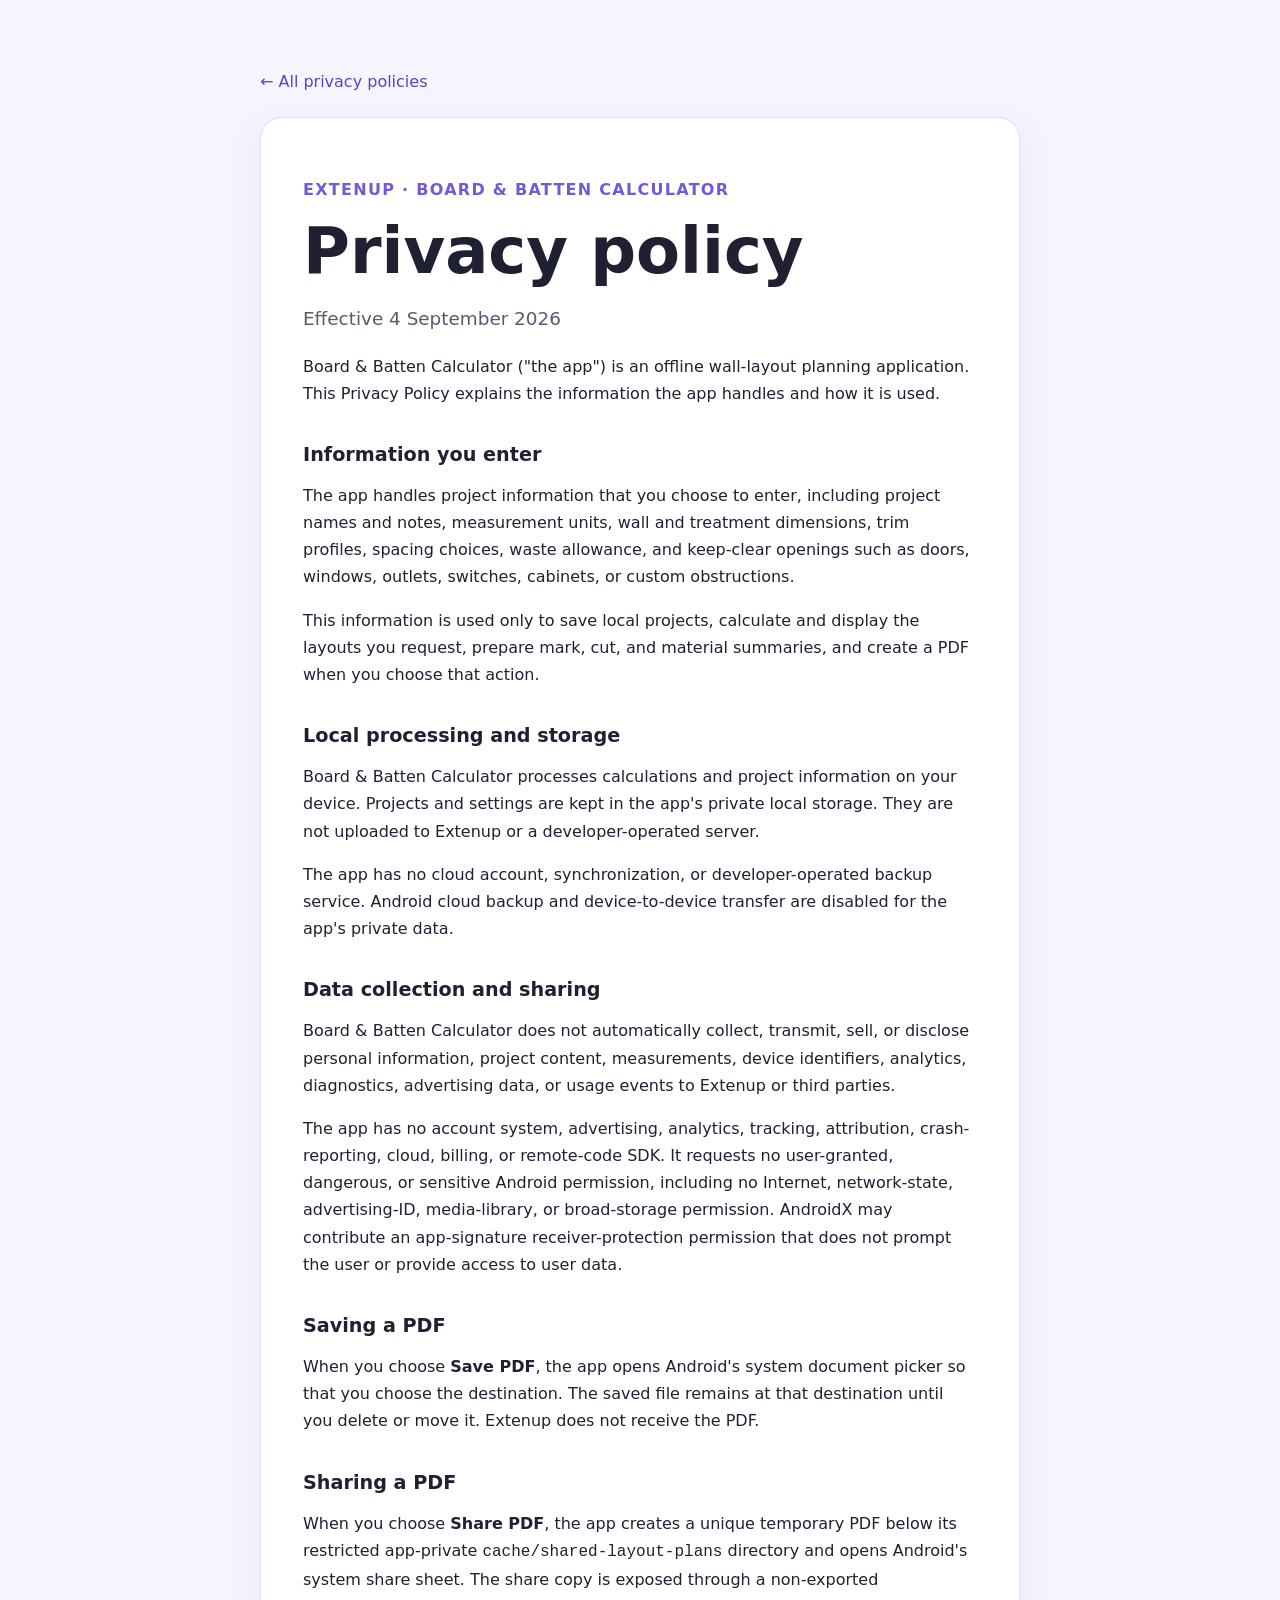
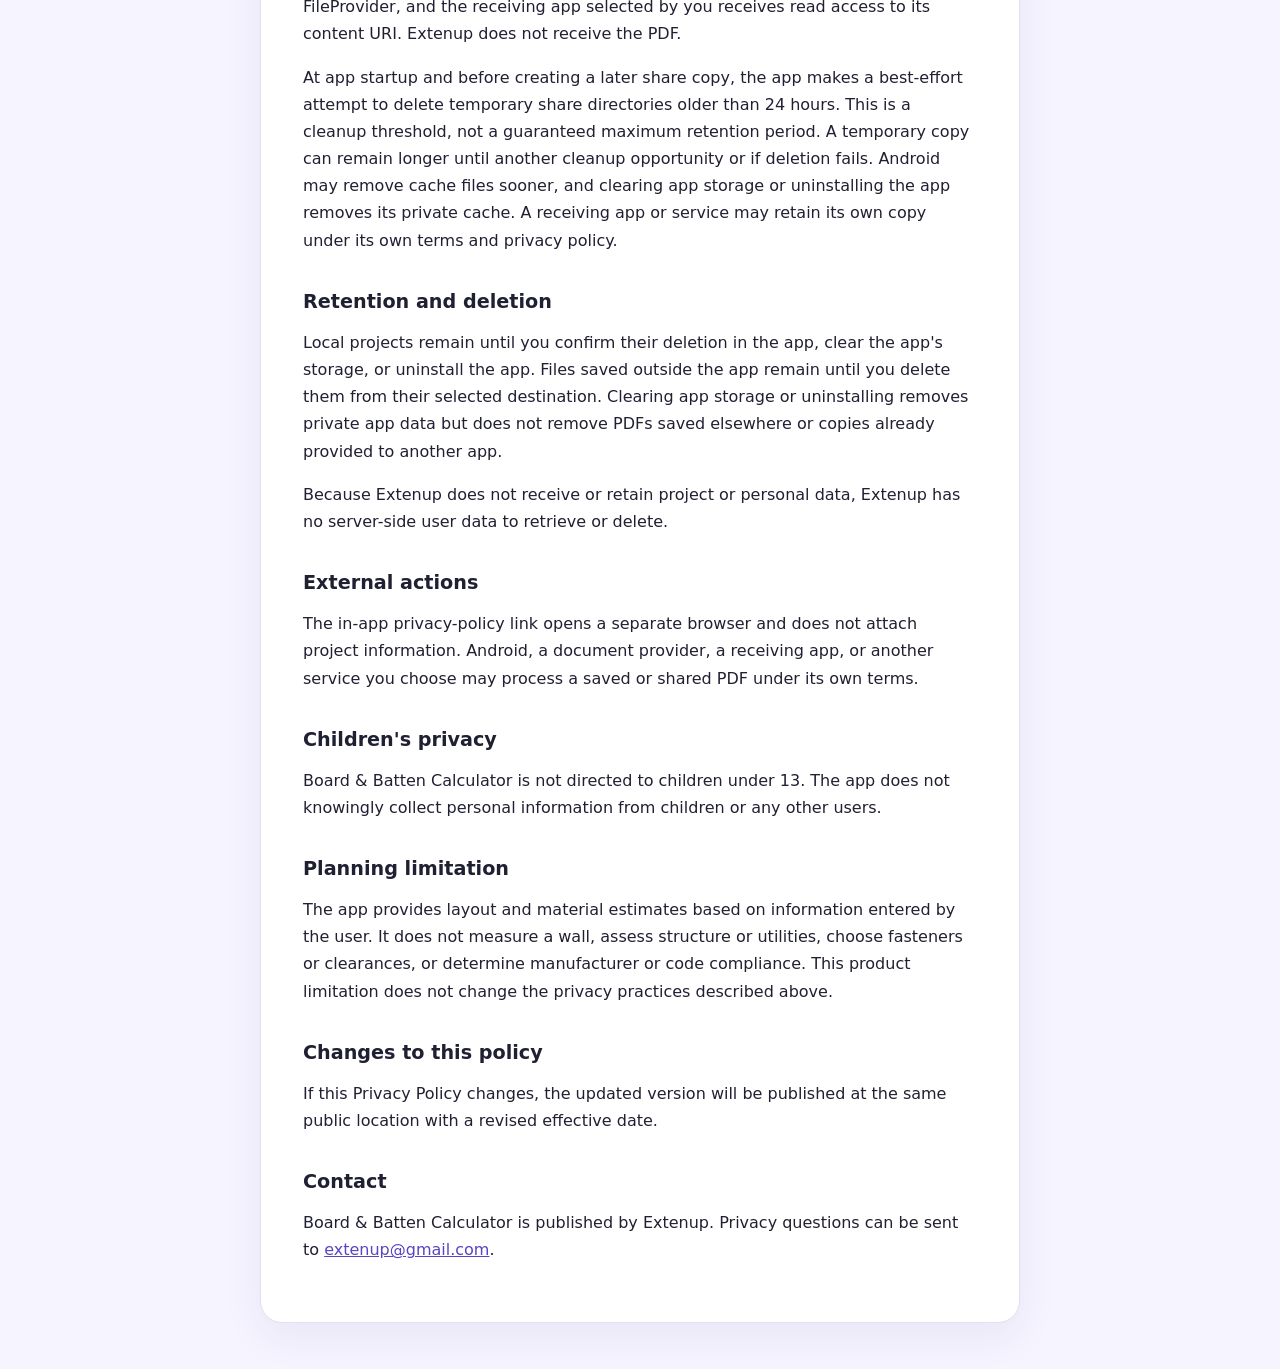
==== board-batten/index.html @ b095305d "Add Board & Batten Calculator privacy policy" ====
<!doctype html>
<html lang="en">
<head>
  <meta charset="utf-8">
  <meta name="viewport" content="width=device-width, initial-scale=1">
  <meta name="description" content="Privacy Policy for Board &amp; Batten Calculator, an offline Android app published by Extenup.">
  <title>Board &amp; Batten Calculator — Privacy Policy</title>
  <link rel="stylesheet" href="../styles.css">
</head>
<body>
  <main>
    <a class="back" href="../">← All privacy policies</a>
    <article class="policy">
      <p class="eyebrow">Extenup · Board &amp; Batten Calculator</p>
      <h1>Privacy policy</h1>
      <p class="lede">Effective 4 September 2026</p>

      <p>Board &amp; Batten Calculator ("the app") is an offline wall-layout planning application. This Privacy Policy explains the information the app handles and how it is used.</p>

      <h2>Information you enter</h2>
      <p>The app handles project information that you choose to enter, including project names and notes, measurement units, wall and treatment dimensions, trim profiles, spacing choices, waste allowance, and keep-clear openings such as doors, windows, outlets, switches, cabinets, or custom obstructions.</p>
      <p>This information is used only to save local projects, calculate and display the layouts you request, prepare mark, cut, and material summaries, and create a PDF when you choose that action.</p>

      <h2>Local processing and storage</h2>
      <p>Board &amp; Batten Calculator processes calculations and project information on your device. Projects and settings are kept in the app's private local storage. They are not uploaded to Extenup or a developer-operated server.</p>
      <p>The app has no cloud account, synchronization, or developer-operated backup service. Android cloud backup and device-to-device transfer are disabled for the app's private data.</p>

      <h2>Data collection and sharing</h2>
      <p>Board &amp; Batten Calculator does not automatically collect, transmit, sell, or disclose personal information, project content, measurements, device identifiers, analytics, diagnostics, advertising data, or usage events to Extenup or third parties.</p>
      <p>The app has no account system, advertising, analytics, tracking, attribution, crash-reporting, cloud, billing, or remote-code SDK. It requests no user-granted, dangerous, or sensitive Android permission, including no Internet, network-state, advertising-ID, media-library, or broad-storage permission. AndroidX may contribute an app-signature receiver-protection permission that does not prompt the user or provide access to user data.</p>

      <h2>Saving a PDF</h2>
      <p>When you choose <strong>Save PDF</strong>, the app opens Android's system document picker so that you choose the destination. The saved file remains at that destination until you delete or move it. Extenup does not receive the PDF.</p>

      <h2>Sharing a PDF</h2>
      <p>When you choose <strong>Share PDF</strong>, the app creates a unique temporary PDF below its restricted app-private <code>cache/shared-layout-plans</code> directory and opens Android's system share sheet. The share copy is exposed through a non-exported FileProvider, and the receiving app selected by you receives read access to its content URI. Extenup does not receive the PDF.</p>
      <p>At app startup and before creating a later share copy, the app makes a best-effort attempt to delete temporary share directories older than 24 hours. This is a cleanup threshold, not a guaranteed maximum retention period. A temporary copy can remain longer until another cleanup opportunity or if deletion fails. Android may remove cache files sooner, and clearing app storage or uninstalling the app removes its private cache. A receiving app or service may retain its own copy under its own terms and privacy policy.</p>

      <h2>Retention and deletion</h2>
      <p>Local projects remain until you confirm their deletion in the app, clear the app's storage, or uninstall the app. Files saved outside the app remain until you delete them from their selected destination. Clearing app storage or uninstalling removes private app data but does not remove PDFs saved elsewhere or copies already provided to another app.</p>
      <p>Because Extenup does not receive or retain project or personal data, Extenup has no server-side user data to retrieve or delete.</p>

      <h2>External actions</h2>
      <p>The in-app privacy-policy link opens a separate browser and does not attach project information. Android, a document provider, a receiving app, or another service you choose may process a saved or shared PDF under its own terms.</p>

      <h2>Children's privacy</h2>
      <p>Board &amp; Batten Calculator is not directed to children under 13. The app does not knowingly collect personal information from children or any other users.</p>

      <h2>Planning limitation</h2>
      <p>The app provides layout and material estimates based on information entered by the user. It does not measure a wall, assess structure or utilities, choose fasteners or clearances, or determine manufacturer or code compliance. This product limitation does not change the privacy practices described above.</p>

      <h2>Changes to this policy</h2>
      <p>If this Privacy Policy changes, the updated version will be published at the same public location with a revised effective date.</p>

      <h2>Contact</h2>
      <p>Board &amp; Batten Calculator is published by Extenup. Privacy questions can be sent to <a href="mailto:extenup@gmail.com">extenup@gmail.com</a>.</p>
    </article>
  </main>
</body>
</html>
---- styles.css ----
:root {
  color-scheme: light;
  font-family: Inter, ui-sans-serif, system-ui, -apple-system, BlinkMacSystemFont, "Segoe UI", sans-serif;
  color: #202033;
  background: #f6f4ff;
}
* { box-sizing: border-box; }
body { margin: 0; }
main { width: min(760px, calc(100% - 40px)); margin: 0 auto; padding: 72px 0 48px; }
.eyebrow { color: #7259d9; font-weight: 750; letter-spacing: .08em; text-transform: uppercase; }
h1 { margin: 8px 0 16px; font-size: clamp(2.2rem, 6vw, 4rem); line-height: 1.02; }
h2 { margin-top: 36px; font-size: 1.2rem; }
p, li { font-size: 1rem; line-height: 1.7; }
.lede { max-width: 620px; color: #5a5870; font-size: 1.15rem; }
.cards { display: grid; grid-template-columns: repeat(auto-fit, minmax(240px, 1fr)); gap: 14px; margin: 36px 0; }
.cards a { display: grid; gap: 6px; padding: 20px; color: inherit; text-decoration: none; background: white; border: 1px solid #dfd9ff; border-radius: 18px; box-shadow: 0 10px 30px rgba(64, 45, 130, .08); }
.cards a:hover, .cards a:focus-visible { border-color: #836ce5; transform: translateY(-1px); }
.cards span, footer { color: #6b687d; }
a { color: #5b43c2; }
.policy { background: white; border: 1px solid #e2def4; border-radius: 22px; padding: clamp(22px, 5vw, 42px); box-shadow: 0 14px 40px rgba(64, 45, 130, .07); }
.back { display: inline-block; margin-bottom: 26px; text-decoration: none; }
footer { margin-top: 38px; font-size: .92rem; }
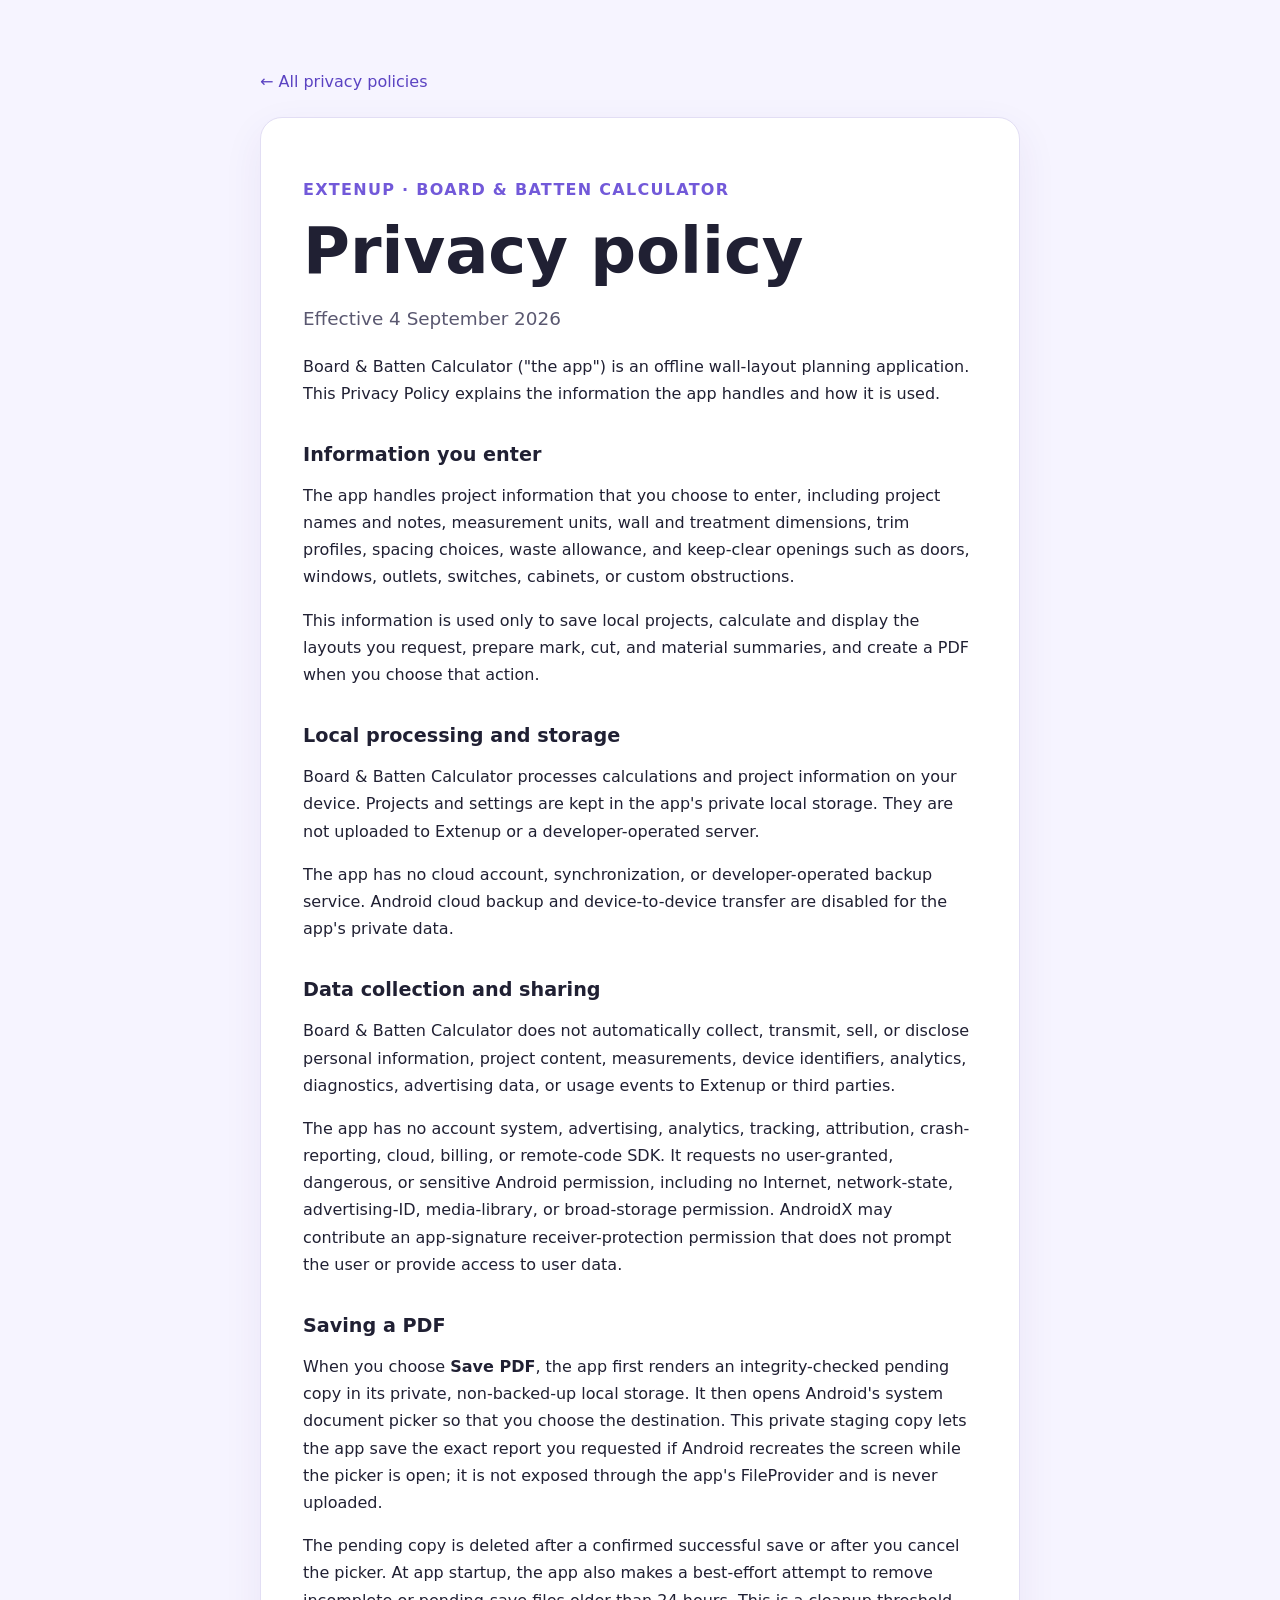
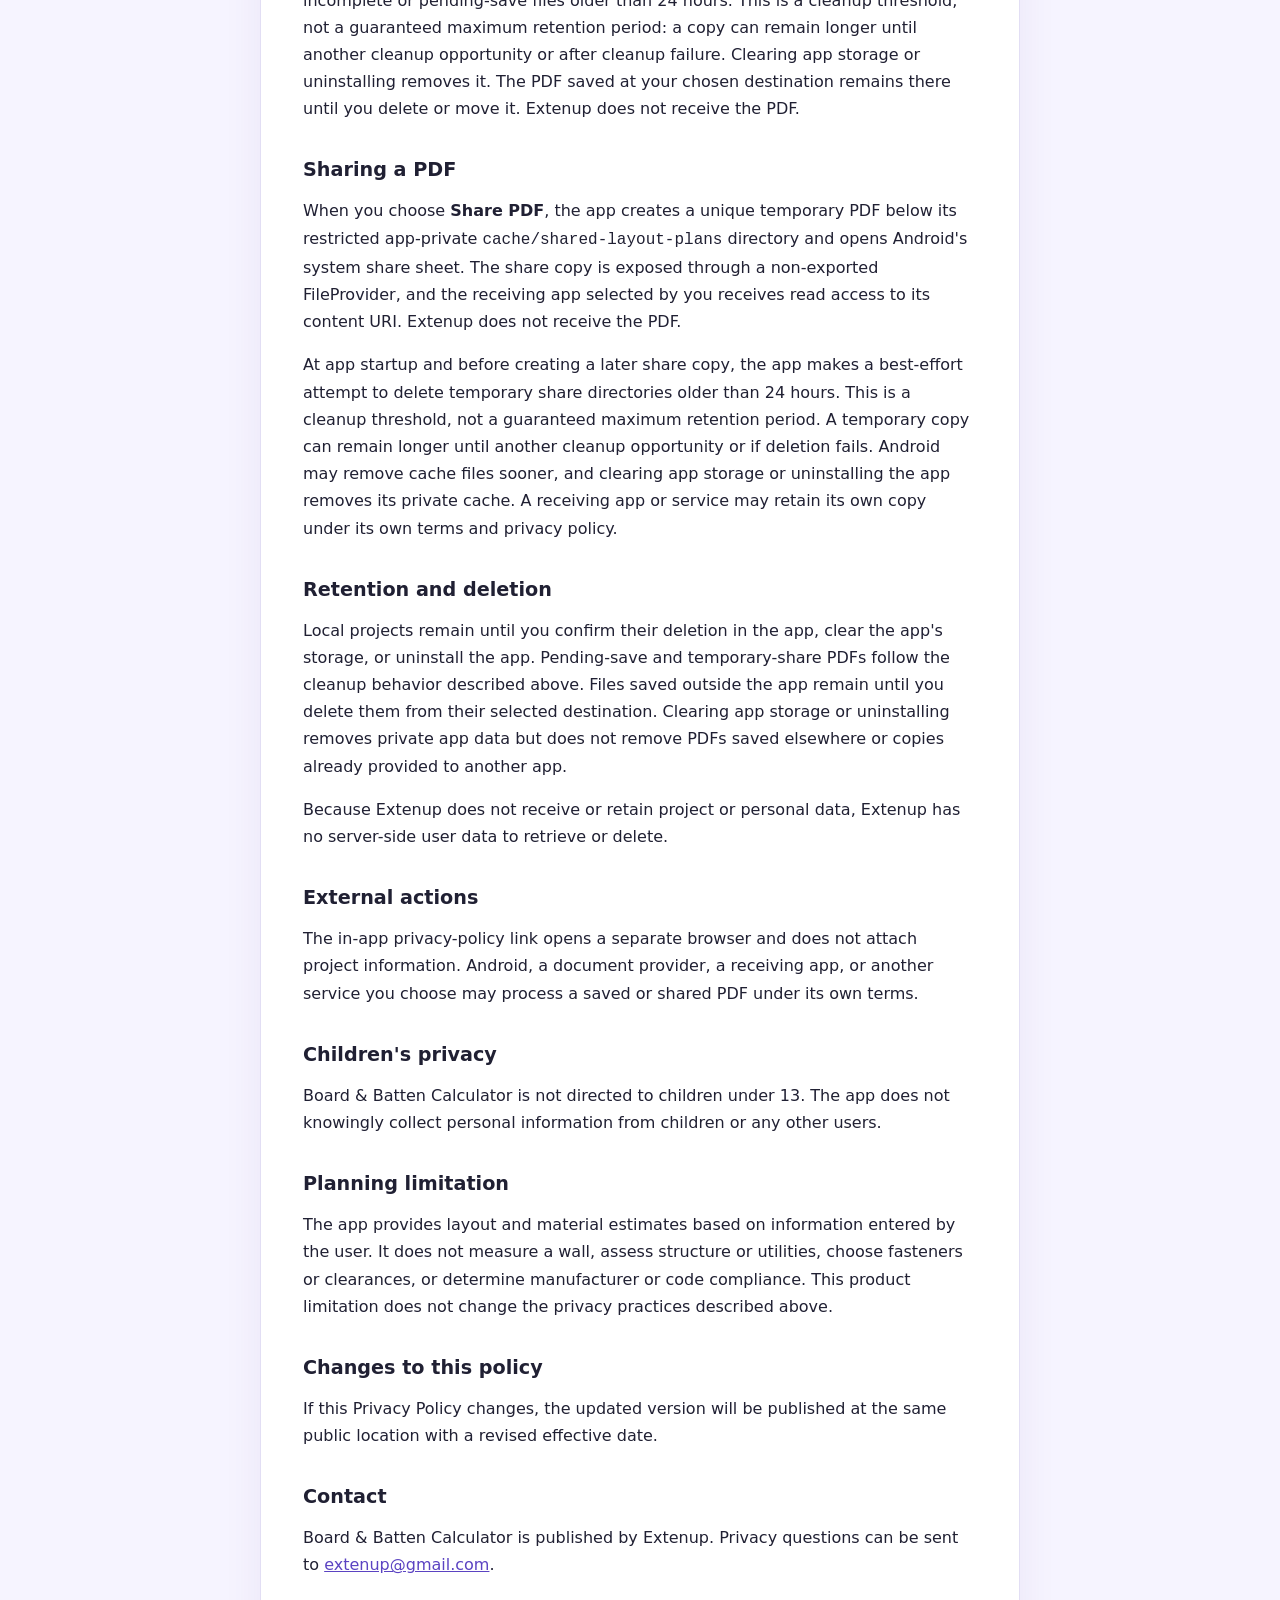
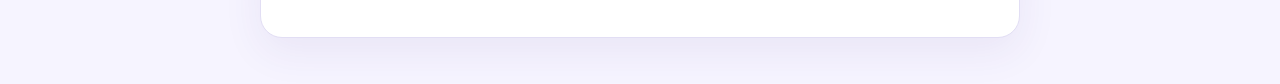
==== commit 3186fc1a: "Document durable PDF save staging" ====
--- a/board-batten/index.html
+++ b/board-batten/index.html
@@ -30,14 +30,15 @@
       <p>The app has no account system, advertising, analytics, tracking, attribution, crash-reporting, cloud, billing, or remote-code SDK. It requests no user-granted, dangerous, or sensitive Android permission, including no Internet, network-state, advertising-ID, media-library, or broad-storage permission. AndroidX may contribute an app-signature receiver-protection permission that does not prompt the user or provide access to user data.</p>
 
       <h2>Saving a PDF</h2>
-      <p>When you choose <strong>Save PDF</strong>, the app opens Android's system document picker so that you choose the destination. The saved file remains at that destination until you delete or move it. Extenup does not receive the PDF.</p>
+      <p>When you choose <strong>Save PDF</strong>, the app first renders an integrity-checked pending copy in its private, non-backed-up local storage. It then opens Android's system document picker so that you choose the destination. This private staging copy lets the app save the exact report you requested if Android recreates the screen while the picker is open; it is not exposed through the app's FileProvider and is never uploaded.</p>
+      <p>The pending copy is deleted after a confirmed successful save or after you cancel the picker. At app startup, the app also makes a best-effort attempt to remove incomplete or pending-save files older than 24 hours. This is a cleanup threshold, not a guaranteed maximum retention period: a copy can remain longer until another cleanup opportunity or after cleanup failure. Clearing app storage or uninstalling removes it. The PDF saved at your chosen destination remains there until you delete or move it. Extenup does not receive the PDF.</p>
 
       <h2>Sharing a PDF</h2>
       <p>When you choose <strong>Share PDF</strong>, the app creates a unique temporary PDF below its restricted app-private <code>cache/shared-layout-plans</code> directory and opens Android's system share sheet. The share copy is exposed through a non-exported FileProvider, and the receiving app selected by you receives read access to its content URI. Extenup does not receive the PDF.</p>
       <p>At app startup and before creating a later share copy, the app makes a best-effort attempt to delete temporary share directories older than 24 hours. This is a cleanup threshold, not a guaranteed maximum retention period. A temporary copy can remain longer until another cleanup opportunity or if deletion fails. Android may remove cache files sooner, and clearing app storage or uninstalling the app removes its private cache. A receiving app or service may retain its own copy under its own terms and privacy policy.</p>
 
       <h2>Retention and deletion</h2>
-      <p>Local projects remain until you confirm their deletion in the app, clear the app's storage, or uninstall the app. Files saved outside the app remain until you delete them from their selected destination. Clearing app storage or uninstalling removes private app data but does not remove PDFs saved elsewhere or copies already provided to another app.</p>
+      <p>Local projects remain until you confirm their deletion in the app, clear the app's storage, or uninstall the app. Pending-save and temporary-share PDFs follow the cleanup behavior described above. Files saved outside the app remain until you delete them from their selected destination. Clearing app storage or uninstalling removes private app data but does not remove PDFs saved elsewhere or copies already provided to another app.</p>
       <p>Because Extenup does not receive or retain project or personal data, Extenup has no server-side user data to retrieve or delete.</p>
 
       <h2>External actions</h2>
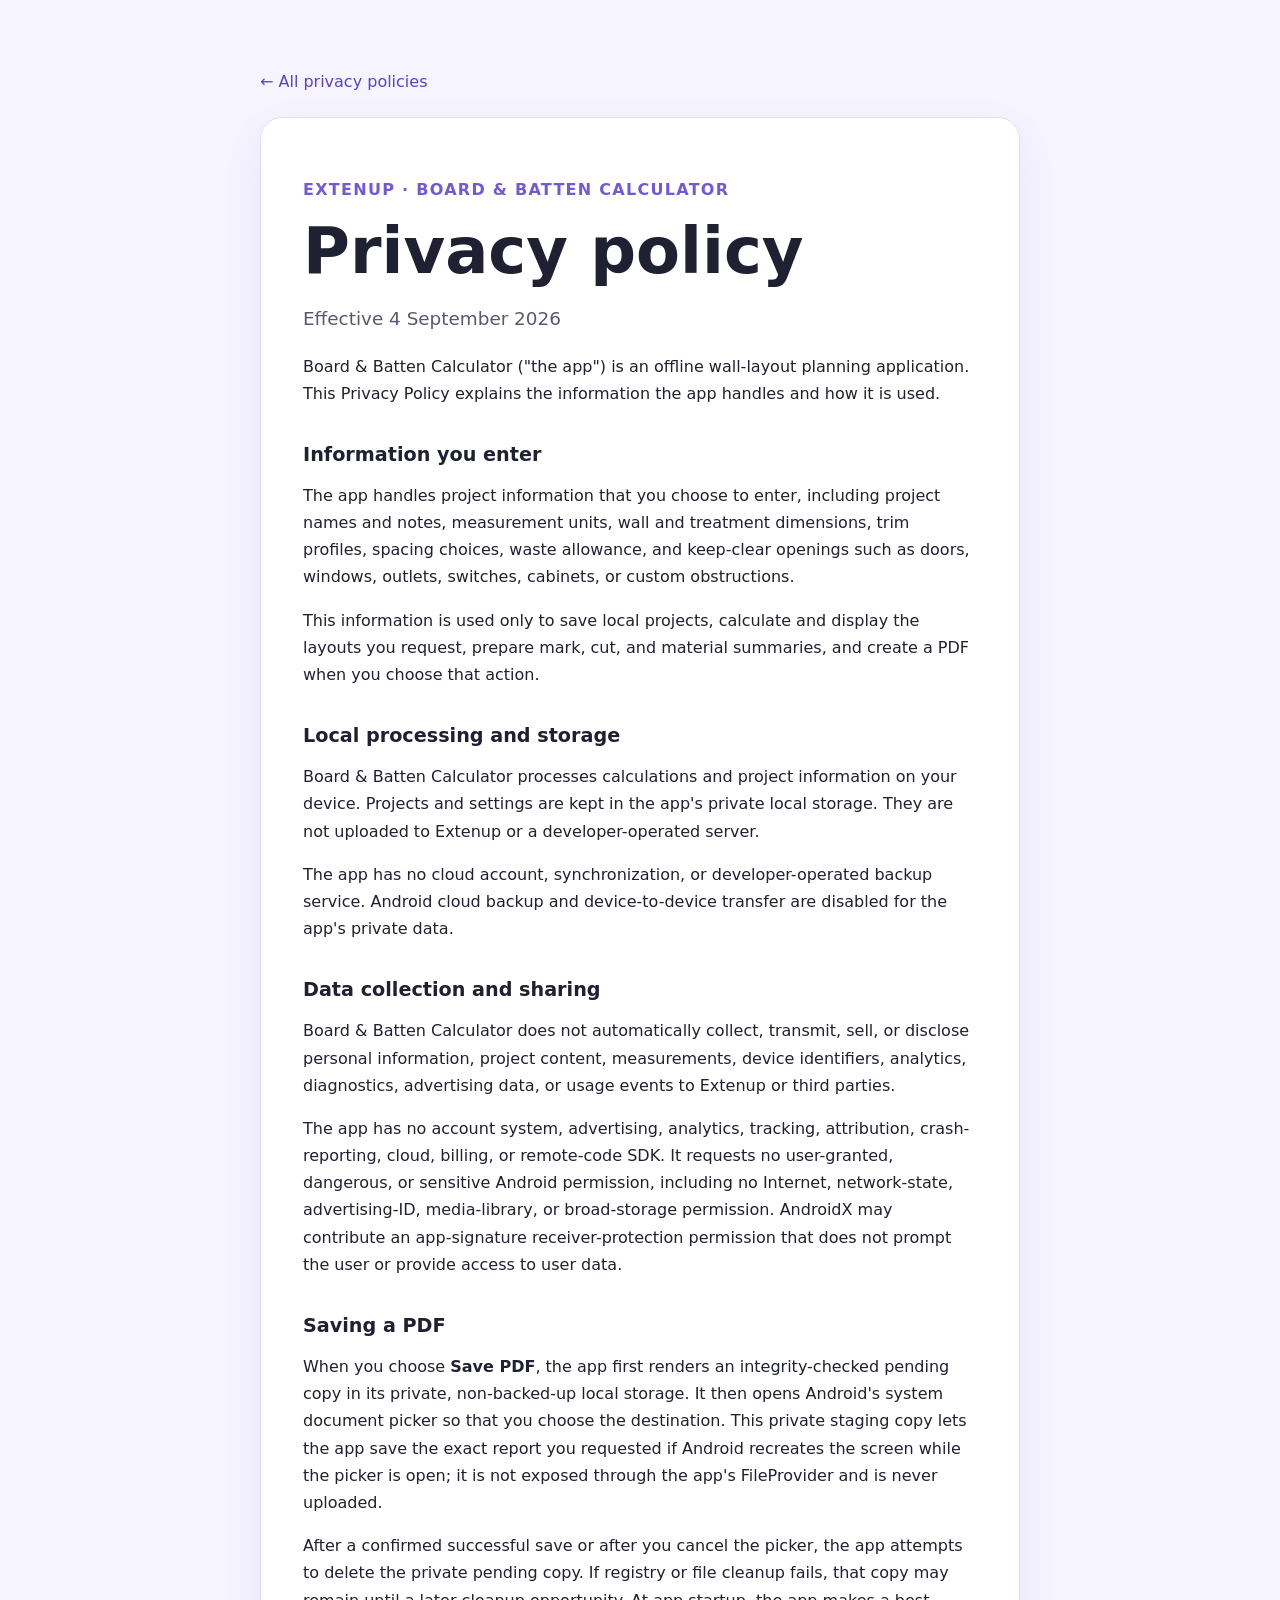
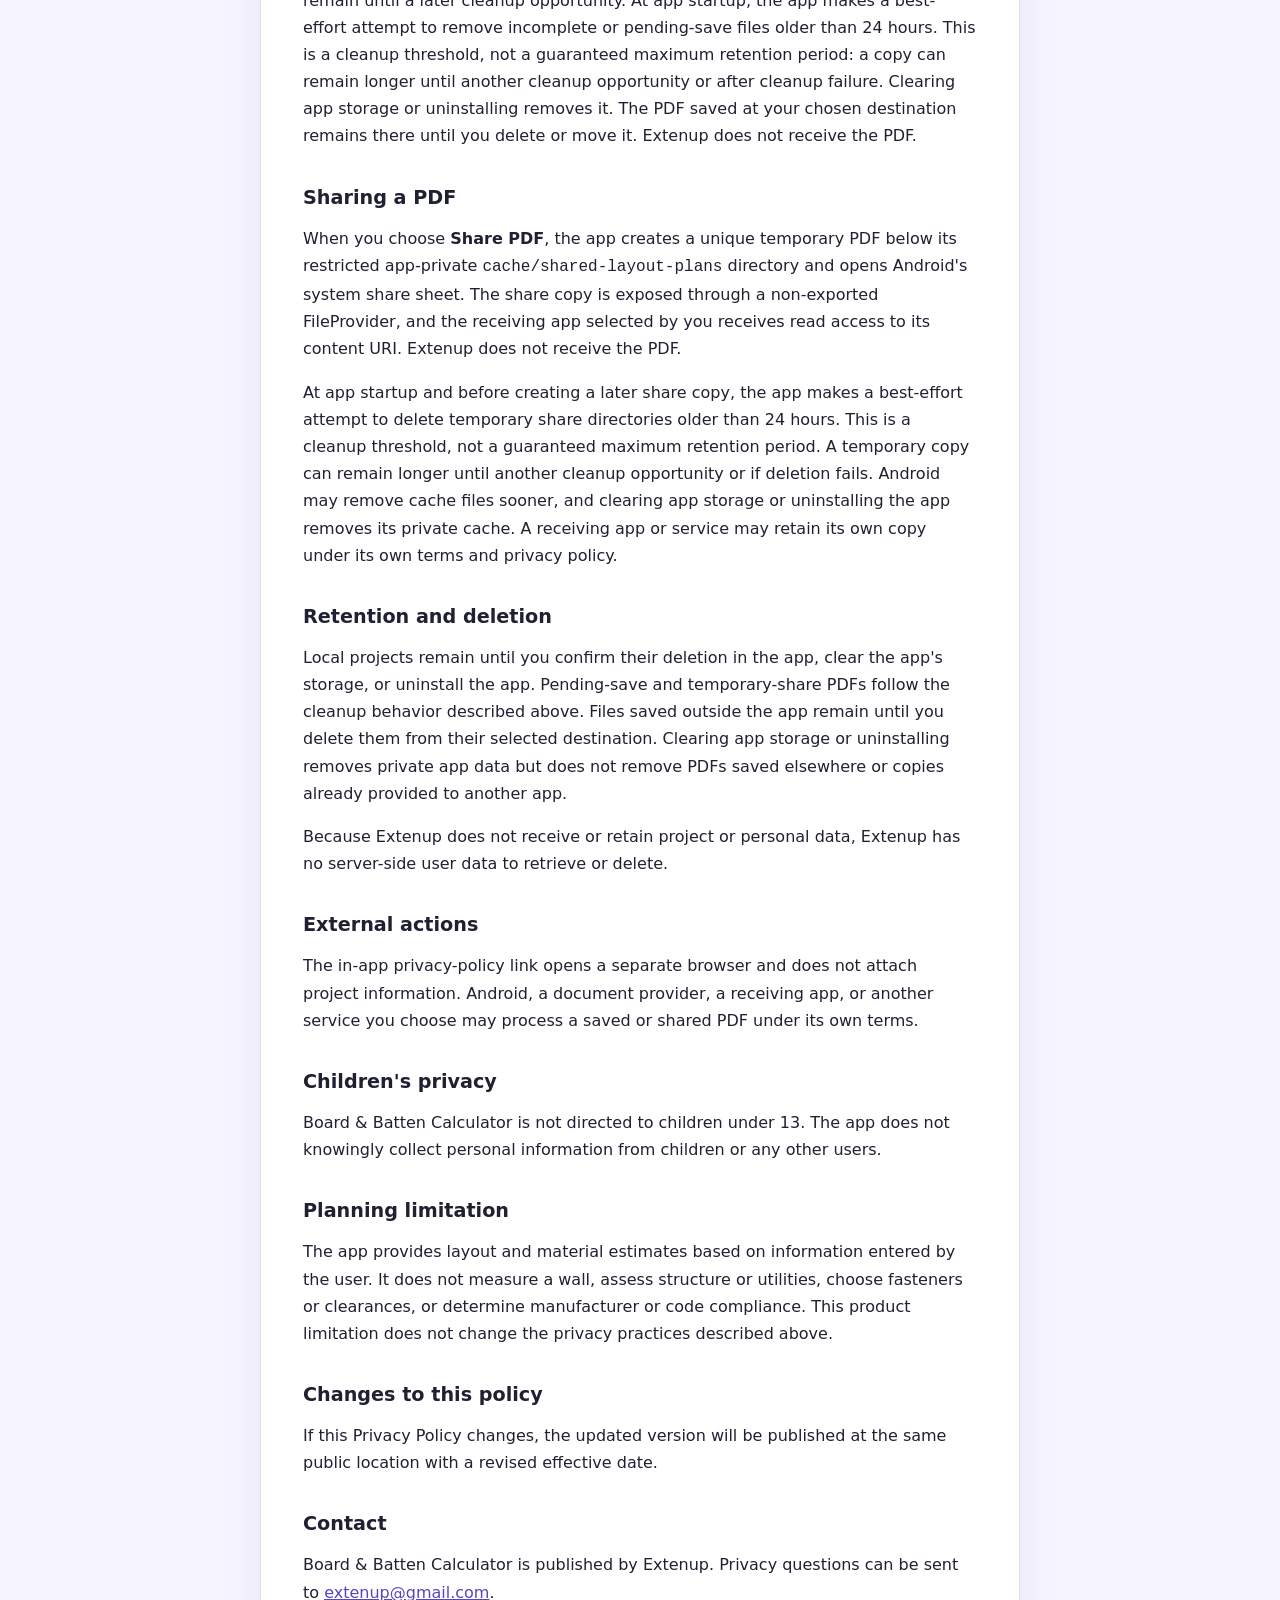
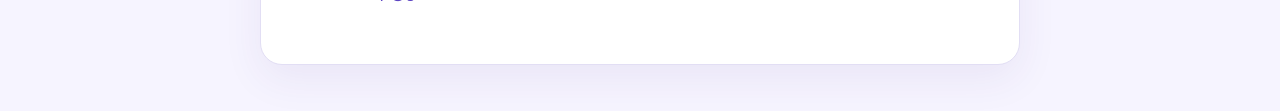
==== commit 96bb70d3: "Clarify pending PDF cleanup" ====
--- a/board-batten/index.html
+++ b/board-batten/index.html
@@ -31,7 +31,7 @@
 
       <h2>Saving a PDF</h2>
       <p>When you choose <strong>Save PDF</strong>, the app first renders an integrity-checked pending copy in its private, non-backed-up local storage. It then opens Android's system document picker so that you choose the destination. This private staging copy lets the app save the exact report you requested if Android recreates the screen while the picker is open; it is not exposed through the app's FileProvider and is never uploaded.</p>
-      <p>The pending copy is deleted after a confirmed successful save or after you cancel the picker. At app startup, the app also makes a best-effort attempt to remove incomplete or pending-save files older than 24 hours. This is a cleanup threshold, not a guaranteed maximum retention period: a copy can remain longer until another cleanup opportunity or after cleanup failure. Clearing app storage or uninstalling removes it. The PDF saved at your chosen destination remains there until you delete or move it. Extenup does not receive the PDF.</p>
+      <p>After a confirmed successful save or after you cancel the picker, the app attempts to delete the private pending copy. If registry or file cleanup fails, that copy may remain until a later cleanup opportunity. At app startup, the app makes a best-effort attempt to remove incomplete or pending-save files older than 24 hours. This is a cleanup threshold, not a guaranteed maximum retention period: a copy can remain longer until another cleanup opportunity or after cleanup failure. Clearing app storage or uninstalling removes it. The PDF saved at your chosen destination remains there until you delete or move it. Extenup does not receive the PDF.</p>
 
       <h2>Sharing a PDF</h2>
       <p>When you choose <strong>Share PDF</strong>, the app creates a unique temporary PDF below its restricted app-private <code>cache/shared-layout-plans</code> directory and opens Android's system share sheet. The share copy is exposed through a non-exported FileProvider, and the receiving app selected by you receives read access to its content URI. Extenup does not receive the PDF.</p>
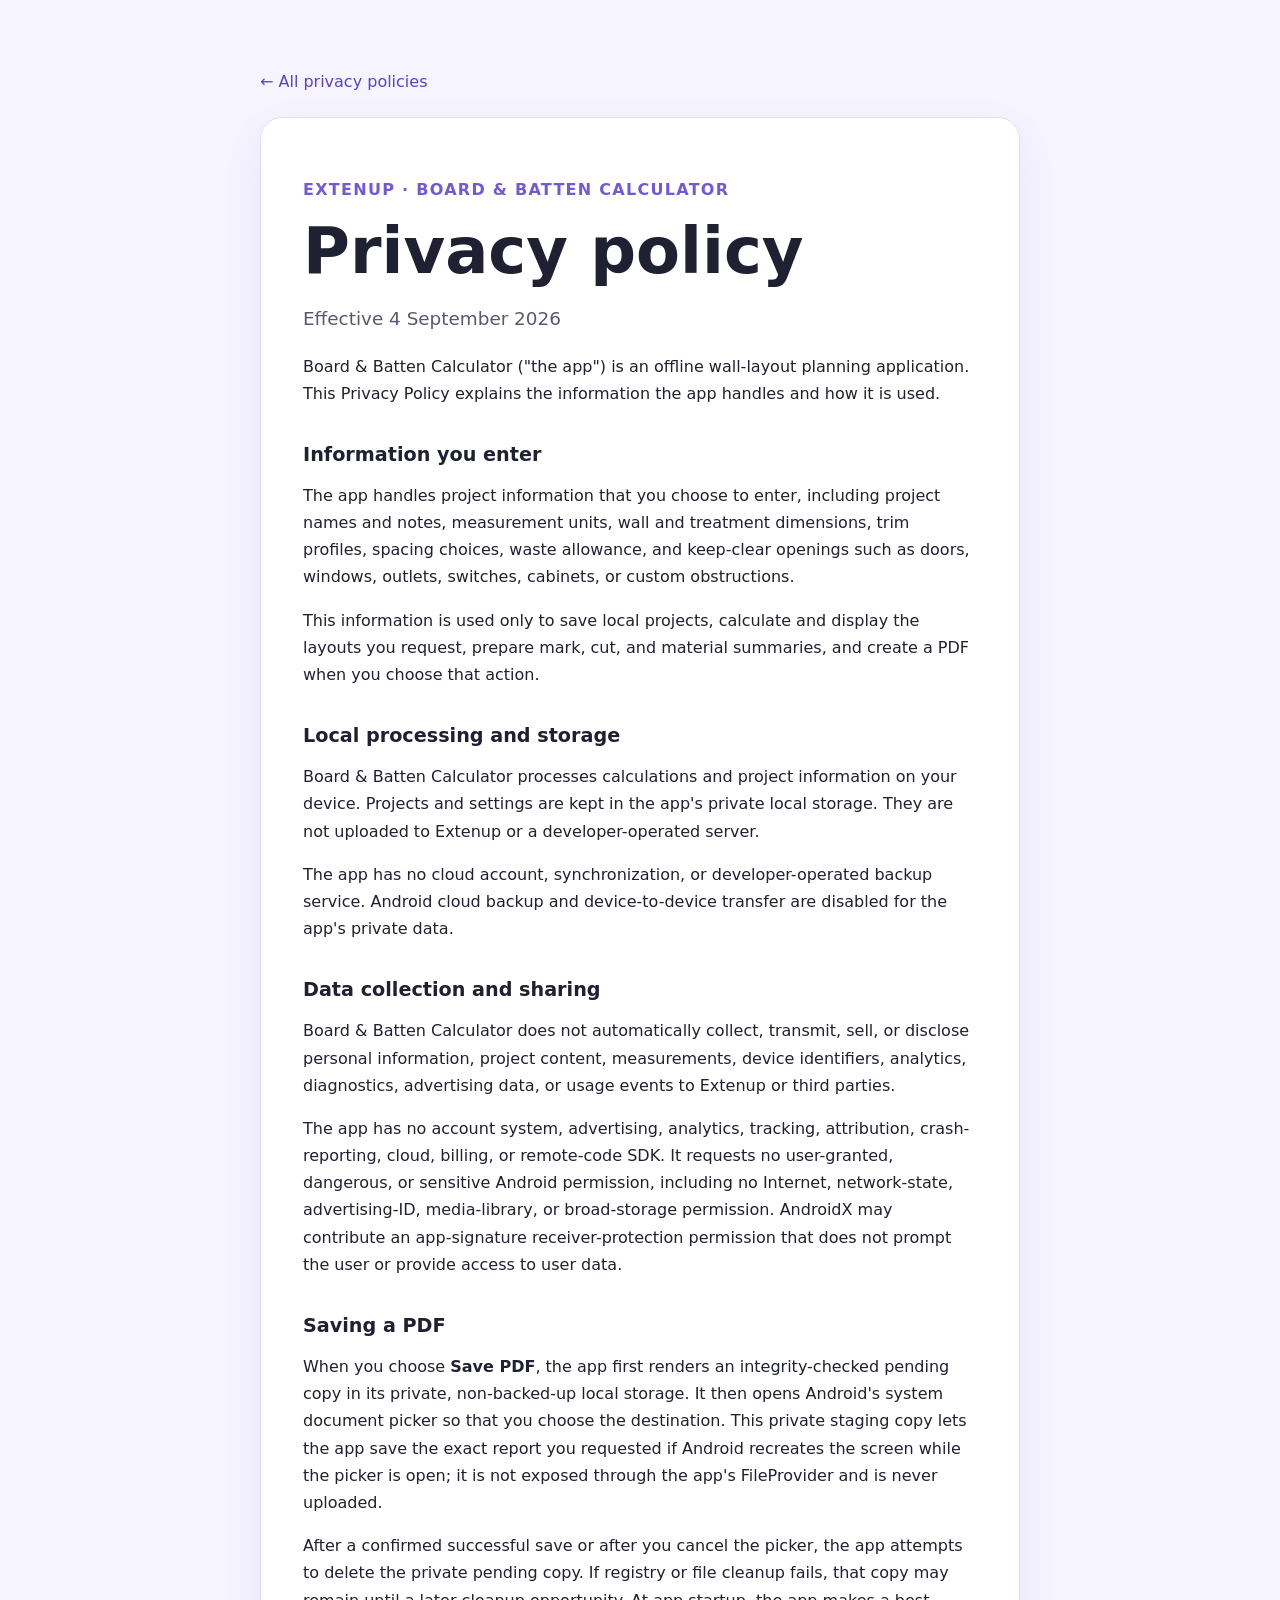
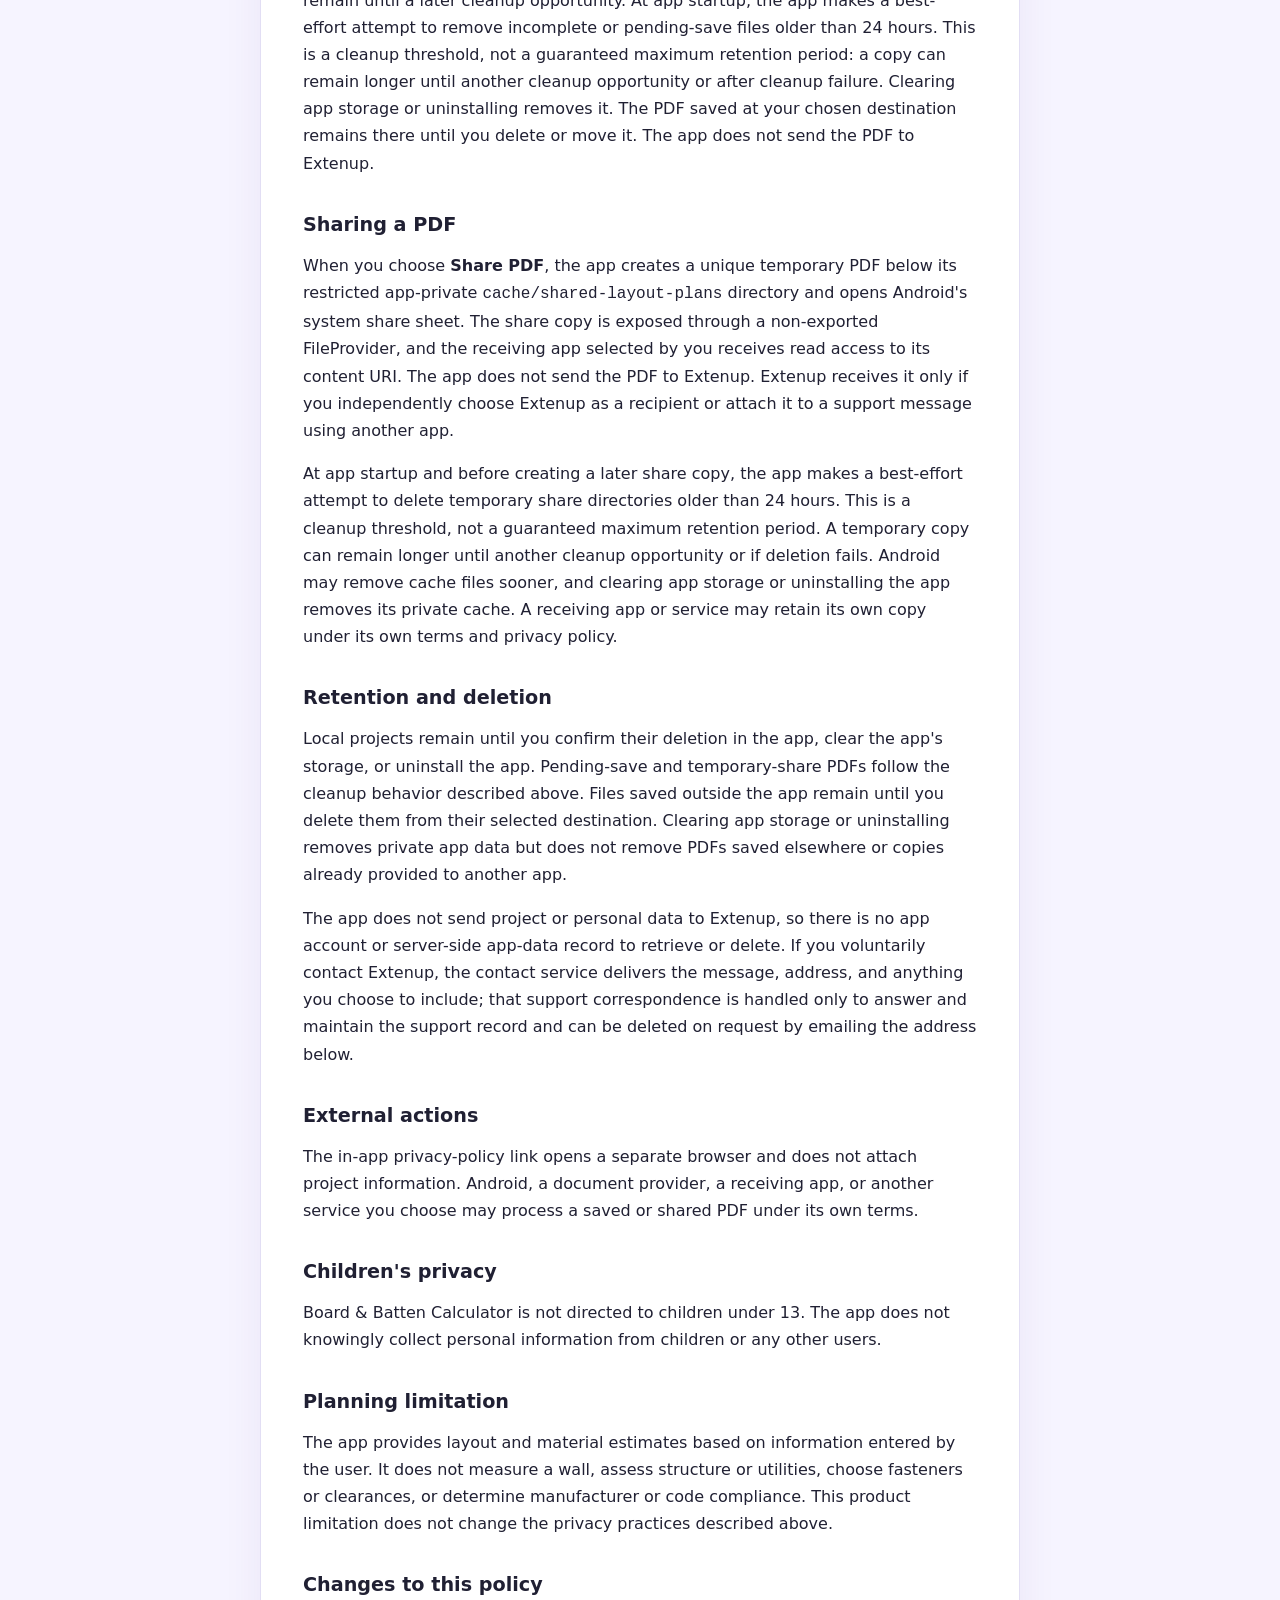
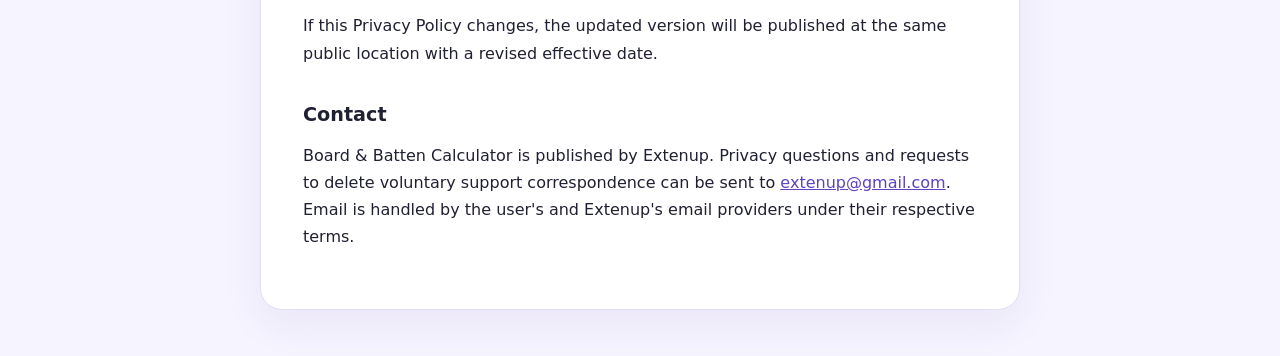
==== commit 4adaaaa9: "Clarify voluntary support correspondence" ====
--- a/board-batten/index.html
+++ b/board-batten/index.html
@@ -31,15 +31,15 @@
 
       <h2>Saving a PDF</h2>
       <p>When you choose <strong>Save PDF</strong>, the app first renders an integrity-checked pending copy in its private, non-backed-up local storage. It then opens Android's system document picker so that you choose the destination. This private staging copy lets the app save the exact report you requested if Android recreates the screen while the picker is open; it is not exposed through the app's FileProvider and is never uploaded.</p>
-      <p>After a confirmed successful save or after you cancel the picker, the app attempts to delete the private pending copy. If registry or file cleanup fails, that copy may remain until a later cleanup opportunity. At app startup, the app makes a best-effort attempt to remove incomplete or pending-save files older than 24 hours. This is a cleanup threshold, not a guaranteed maximum retention period: a copy can remain longer until another cleanup opportunity or after cleanup failure. Clearing app storage or uninstalling removes it. The PDF saved at your chosen destination remains there until you delete or move it. Extenup does not receive the PDF.</p>
+      <p>After a confirmed successful save or after you cancel the picker, the app attempts to delete the private pending copy. If registry or file cleanup fails, that copy may remain until a later cleanup opportunity. At app startup, the app makes a best-effort attempt to remove incomplete or pending-save files older than 24 hours. This is a cleanup threshold, not a guaranteed maximum retention period: a copy can remain longer until another cleanup opportunity or after cleanup failure. Clearing app storage or uninstalling removes it. The PDF saved at your chosen destination remains there until you delete or move it. The app does not send the PDF to Extenup.</p>
 
       <h2>Sharing a PDF</h2>
-      <p>When you choose <strong>Share PDF</strong>, the app creates a unique temporary PDF below its restricted app-private <code>cache/shared-layout-plans</code> directory and opens Android's system share sheet. The share copy is exposed through a non-exported FileProvider, and the receiving app selected by you receives read access to its content URI. Extenup does not receive the PDF.</p>
+      <p>When you choose <strong>Share PDF</strong>, the app creates a unique temporary PDF below its restricted app-private <code>cache/shared-layout-plans</code> directory and opens Android's system share sheet. The share copy is exposed through a non-exported FileProvider, and the receiving app selected by you receives read access to its content URI. The app does not send the PDF to Extenup. Extenup receives it only if you independently choose Extenup as a recipient or attach it to a support message using another app.</p>
       <p>At app startup and before creating a later share copy, the app makes a best-effort attempt to delete temporary share directories older than 24 hours. This is a cleanup threshold, not a guaranteed maximum retention period. A temporary copy can remain longer until another cleanup opportunity or if deletion fails. Android may remove cache files sooner, and clearing app storage or uninstalling the app removes its private cache. A receiving app or service may retain its own copy under its own terms and privacy policy.</p>
 
       <h2>Retention and deletion</h2>
       <p>Local projects remain until you confirm their deletion in the app, clear the app's storage, or uninstall the app. Pending-save and temporary-share PDFs follow the cleanup behavior described above. Files saved outside the app remain until you delete them from their selected destination. Clearing app storage or uninstalling removes private app data but does not remove PDFs saved elsewhere or copies already provided to another app.</p>
-      <p>Because Extenup does not receive or retain project or personal data, Extenup has no server-side user data to retrieve or delete.</p>
+      <p>The app does not send project or personal data to Extenup, so there is no app account or server-side app-data record to retrieve or delete. If you voluntarily contact Extenup, the contact service delivers the message, address, and anything you choose to include; that support correspondence is handled only to answer and maintain the support record and can be deleted on request by emailing the address below.</p>
 
       <h2>External actions</h2>
       <p>The in-app privacy-policy link opens a separate browser and does not attach project information. Android, a document provider, a receiving app, or another service you choose may process a saved or shared PDF under its own terms.</p>
@@ -54,7 +54,7 @@
       <p>If this Privacy Policy changes, the updated version will be published at the same public location with a revised effective date.</p>
 
       <h2>Contact</h2>
-      <p>Board &amp; Batten Calculator is published by Extenup. Privacy questions can be sent to <a href="mailto:extenup@gmail.com">extenup@gmail.com</a>.</p>
+      <p>Board &amp; Batten Calculator is published by Extenup. Privacy questions and requests to delete voluntary support correspondence can be sent to <a href="mailto:extenup@gmail.com">extenup@gmail.com</a>. Email is handled by the user's and Extenup's email providers under their respective terms.</p>
     </article>
   </main>
 </body>
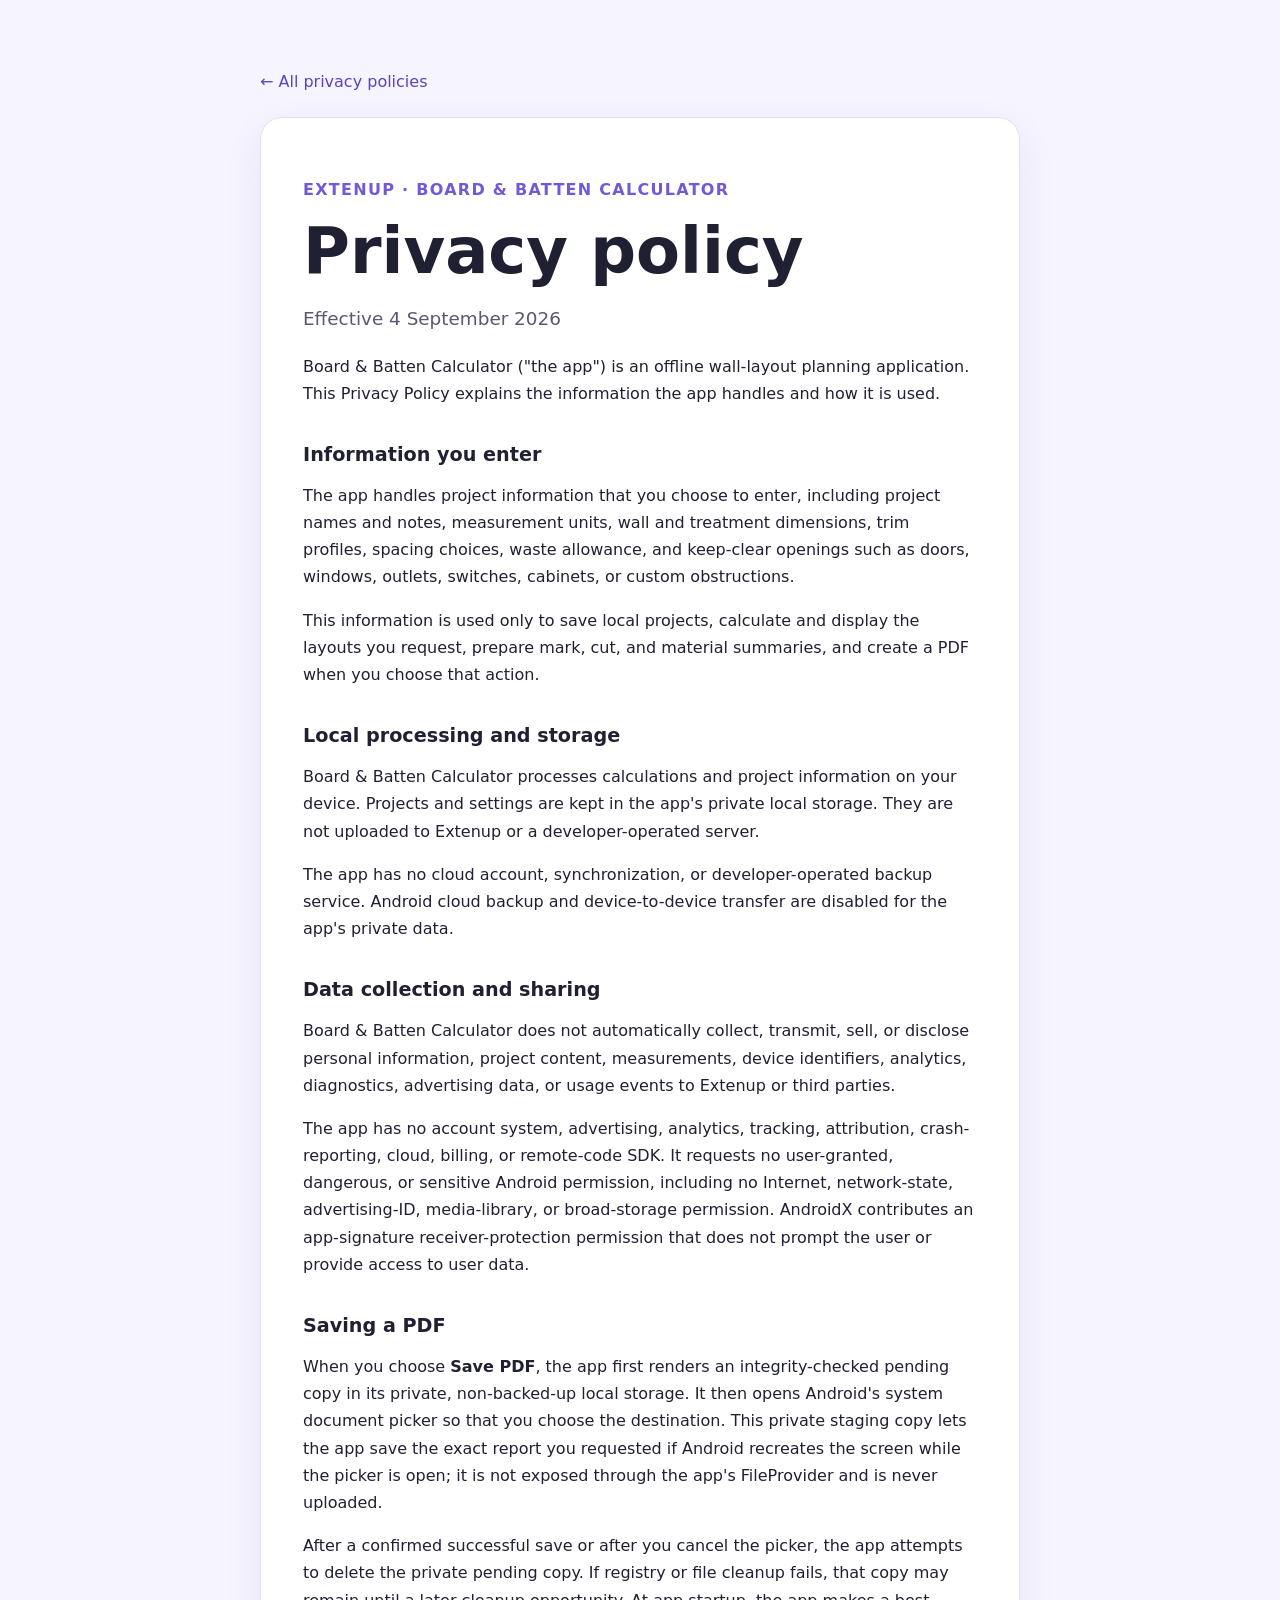
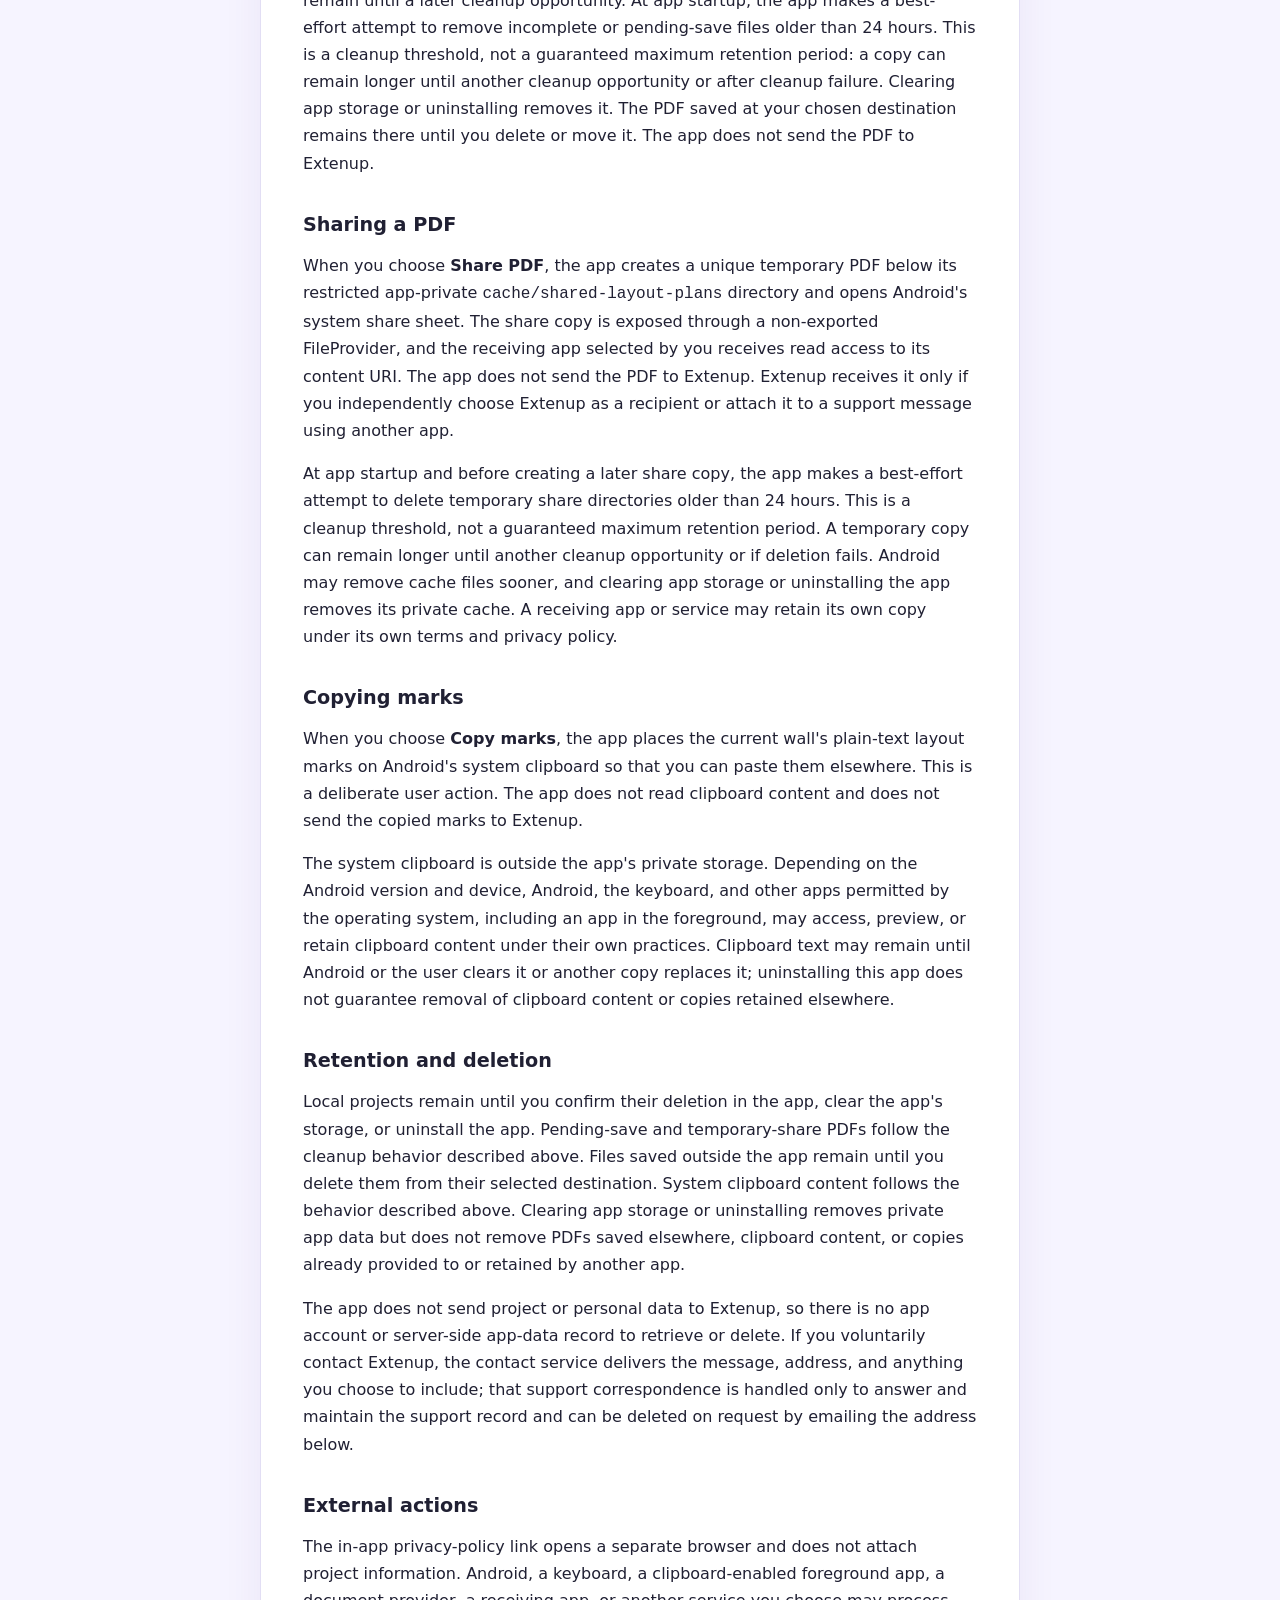
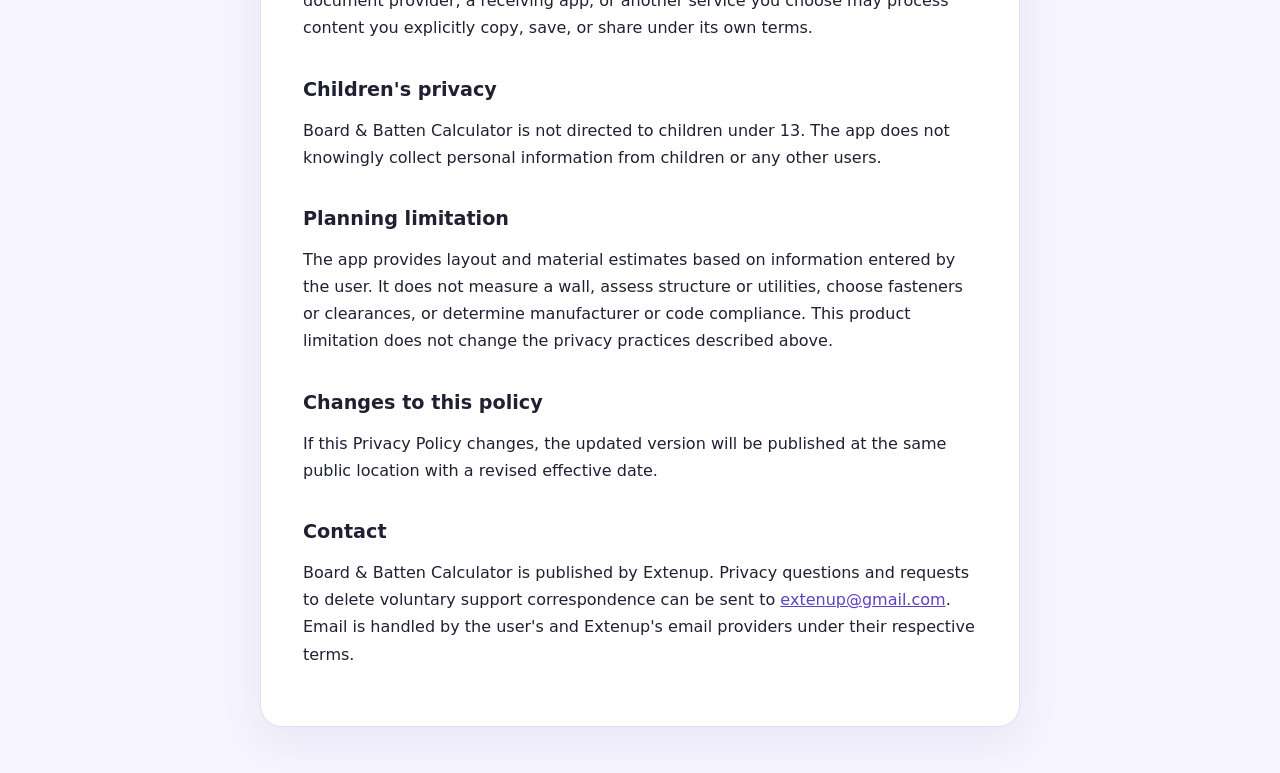
==== commit 50825cc4: "Disclose user-initiated clipboard copies" ====
--- a/board-batten/index.html
+++ b/board-batten/index.html
@@ -27,7 +27,7 @@
 
       <h2>Data collection and sharing</h2>
       <p>Board &amp; Batten Calculator does not automatically collect, transmit, sell, or disclose personal information, project content, measurements, device identifiers, analytics, diagnostics, advertising data, or usage events to Extenup or third parties.</p>
-      <p>The app has no account system, advertising, analytics, tracking, attribution, crash-reporting, cloud, billing, or remote-code SDK. It requests no user-granted, dangerous, or sensitive Android permission, including no Internet, network-state, advertising-ID, media-library, or broad-storage permission. AndroidX may contribute an app-signature receiver-protection permission that does not prompt the user or provide access to user data.</p>
+      <p>The app has no account system, advertising, analytics, tracking, attribution, crash-reporting, cloud, billing, or remote-code SDK. It requests no user-granted, dangerous, or sensitive Android permission, including no Internet, network-state, advertising-ID, media-library, or broad-storage permission. AndroidX contributes an app-signature receiver-protection permission that does not prompt the user or provide access to user data.</p>
 
       <h2>Saving a PDF</h2>
       <p>When you choose <strong>Save PDF</strong>, the app first renders an integrity-checked pending copy in its private, non-backed-up local storage. It then opens Android's system document picker so that you choose the destination. This private staging copy lets the app save the exact report you requested if Android recreates the screen while the picker is open; it is not exposed through the app's FileProvider and is never uploaded.</p>
@@ -37,12 +37,16 @@
       <p>When you choose <strong>Share PDF</strong>, the app creates a unique temporary PDF below its restricted app-private <code>cache/shared-layout-plans</code> directory and opens Android's system share sheet. The share copy is exposed through a non-exported FileProvider, and the receiving app selected by you receives read access to its content URI. The app does not send the PDF to Extenup. Extenup receives it only if you independently choose Extenup as a recipient or attach it to a support message using another app.</p>
       <p>At app startup and before creating a later share copy, the app makes a best-effort attempt to delete temporary share directories older than 24 hours. This is a cleanup threshold, not a guaranteed maximum retention period. A temporary copy can remain longer until another cleanup opportunity or if deletion fails. Android may remove cache files sooner, and clearing app storage or uninstalling the app removes its private cache. A receiving app or service may retain its own copy under its own terms and privacy policy.</p>
 
+      <h2>Copying marks</h2>
+      <p>When you choose <strong>Copy marks</strong>, the app places the current wall's plain-text layout marks on Android's system clipboard so that you can paste them elsewhere. This is a deliberate user action. The app does not read clipboard content and does not send the copied marks to Extenup.</p>
+      <p>The system clipboard is outside the app's private storage. Depending on the Android version and device, Android, the keyboard, and other apps permitted by the operating system, including an app in the foreground, may access, preview, or retain clipboard content under their own practices. Clipboard text may remain until Android or the user clears it or another copy replaces it; uninstalling this app does not guarantee removal of clipboard content or copies retained elsewhere.</p>
+
       <h2>Retention and deletion</h2>
-      <p>Local projects remain until you confirm their deletion in the app, clear the app's storage, or uninstall the app. Pending-save and temporary-share PDFs follow the cleanup behavior described above. Files saved outside the app remain until you delete them from their selected destination. Clearing app storage or uninstalling removes private app data but does not remove PDFs saved elsewhere or copies already provided to another app.</p>
+      <p>Local projects remain until you confirm their deletion in the app, clear the app's storage, or uninstall the app. Pending-save and temporary-share PDFs follow the cleanup behavior described above. Files saved outside the app remain until you delete them from their selected destination. System clipboard content follows the behavior described above. Clearing app storage or uninstalling removes private app data but does not remove PDFs saved elsewhere, clipboard content, or copies already provided to or retained by another app.</p>
       <p>The app does not send project or personal data to Extenup, so there is no app account or server-side app-data record to retrieve or delete. If you voluntarily contact Extenup, the contact service delivers the message, address, and anything you choose to include; that support correspondence is handled only to answer and maintain the support record and can be deleted on request by emailing the address below.</p>
 
       <h2>External actions</h2>
-      <p>The in-app privacy-policy link opens a separate browser and does not attach project information. Android, a document provider, a receiving app, or another service you choose may process a saved or shared PDF under its own terms.</p>
+      <p>The in-app privacy-policy link opens a separate browser and does not attach project information. Android, a keyboard, a clipboard-enabled foreground app, a document provider, a receiving app, or another service you choose may process content you explicitly copy, save, or share under its own terms.</p>
 
       <h2>Children's privacy</h2>
       <p>Board &amp; Batten Calculator is not directed to children under 13. The app does not knowingly collect personal information from children or any other users.</p>
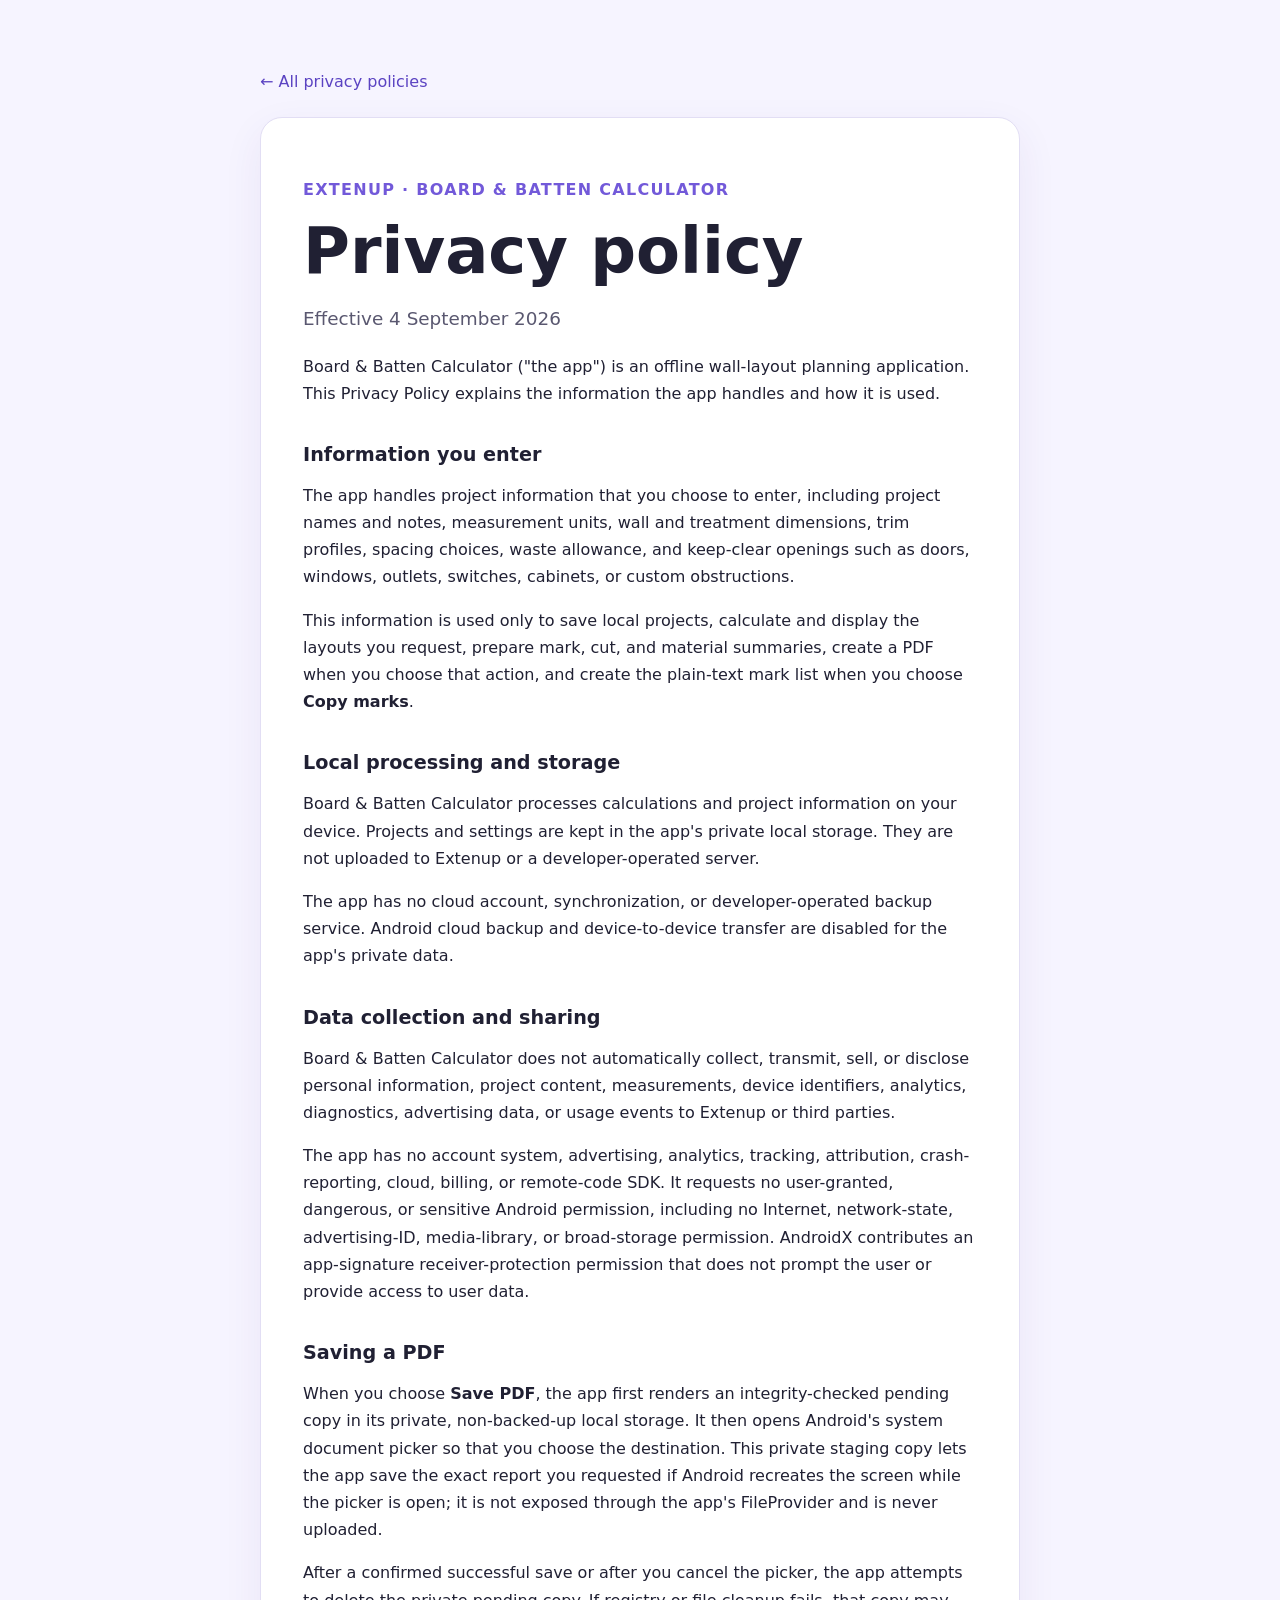
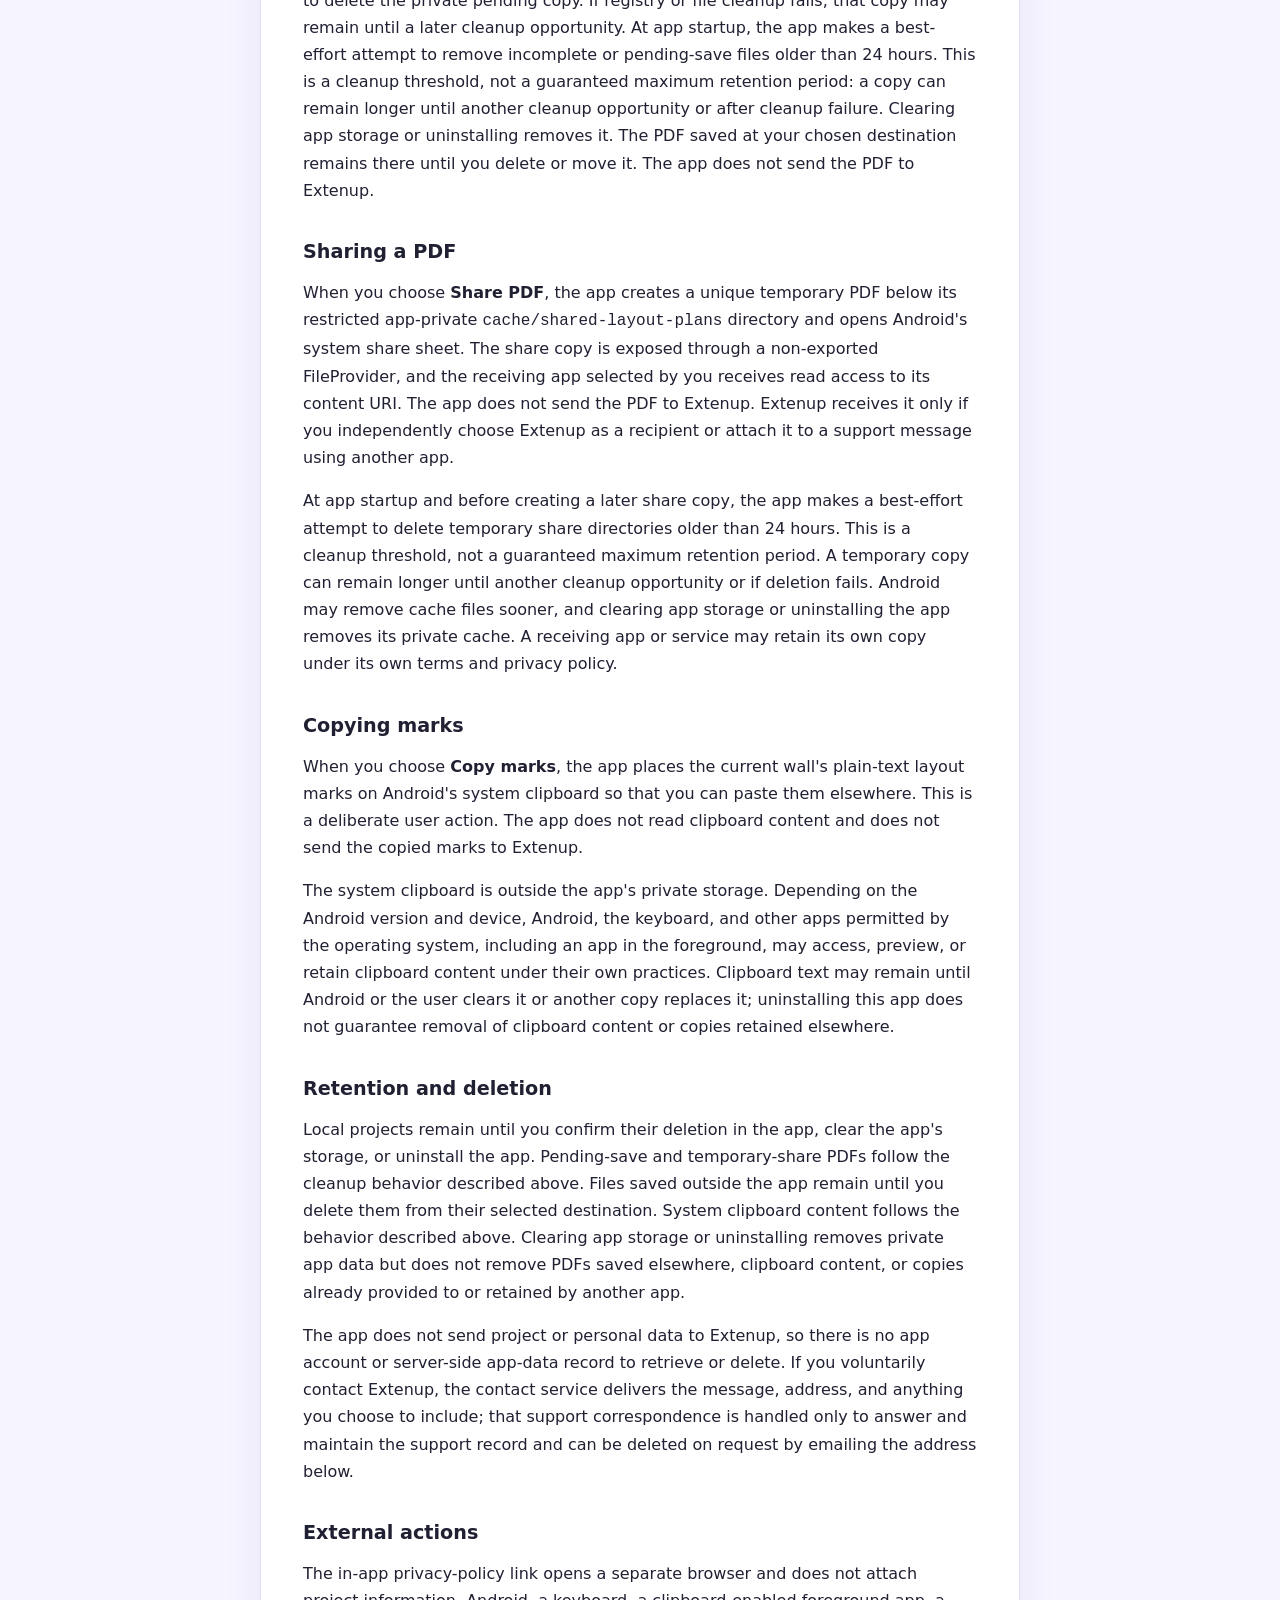
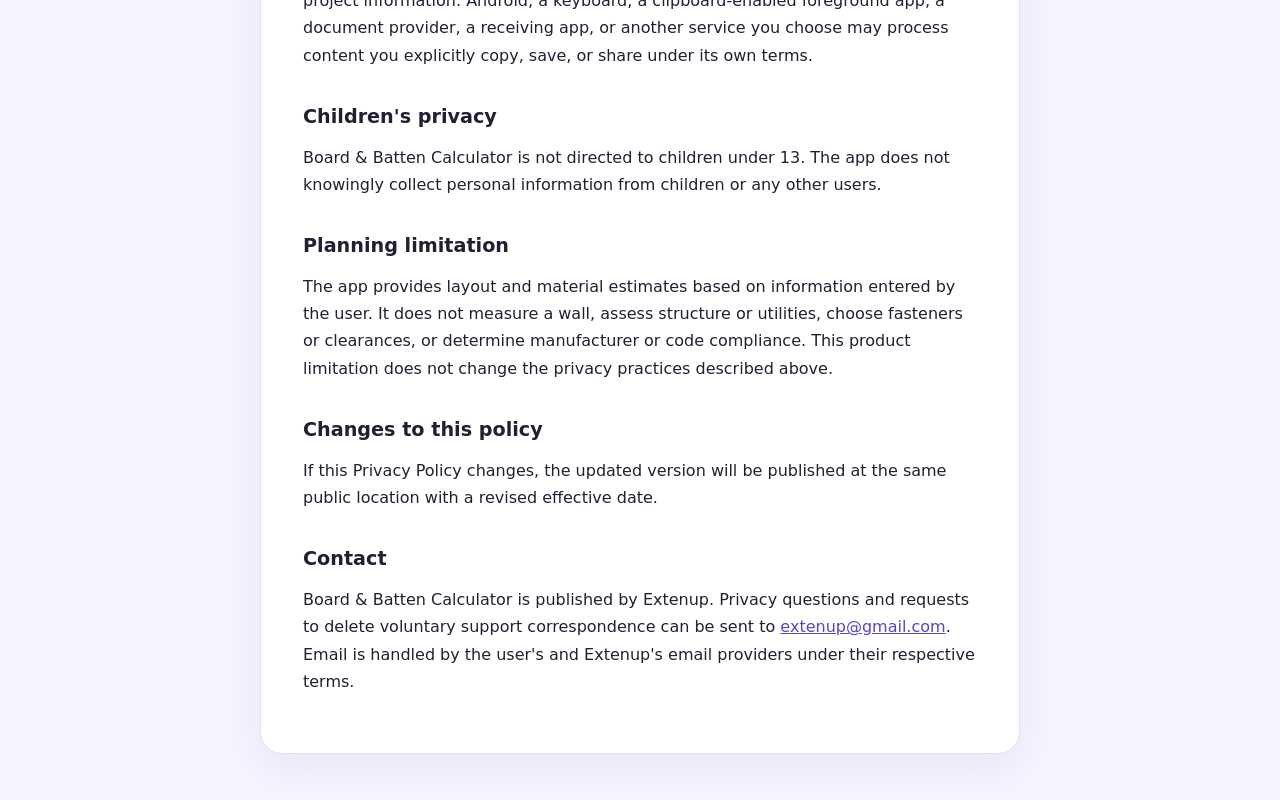
==== commit bb25979a: "Align clipboard purpose disclosure" ====
--- a/board-batten/index.html
+++ b/board-batten/index.html
@@ -19,7 +19,7 @@
 
       <h2>Information you enter</h2>
       <p>The app handles project information that you choose to enter, including project names and notes, measurement units, wall and treatment dimensions, trim profiles, spacing choices, waste allowance, and keep-clear openings such as doors, windows, outlets, switches, cabinets, or custom obstructions.</p>
-      <p>This information is used only to save local projects, calculate and display the layouts you request, prepare mark, cut, and material summaries, and create a PDF when you choose that action.</p>
+      <p>This information is used only to save local projects, calculate and display the layouts you request, prepare mark, cut, and material summaries, create a PDF when you choose that action, and create the plain-text mark list when you choose <strong>Copy marks</strong>.</p>
 
       <h2>Local processing and storage</h2>
       <p>Board &amp; Batten Calculator processes calculations and project information on your device. Projects and settings are kept in the app's private local storage. They are not uploaded to Extenup or a developer-operated server.</p>
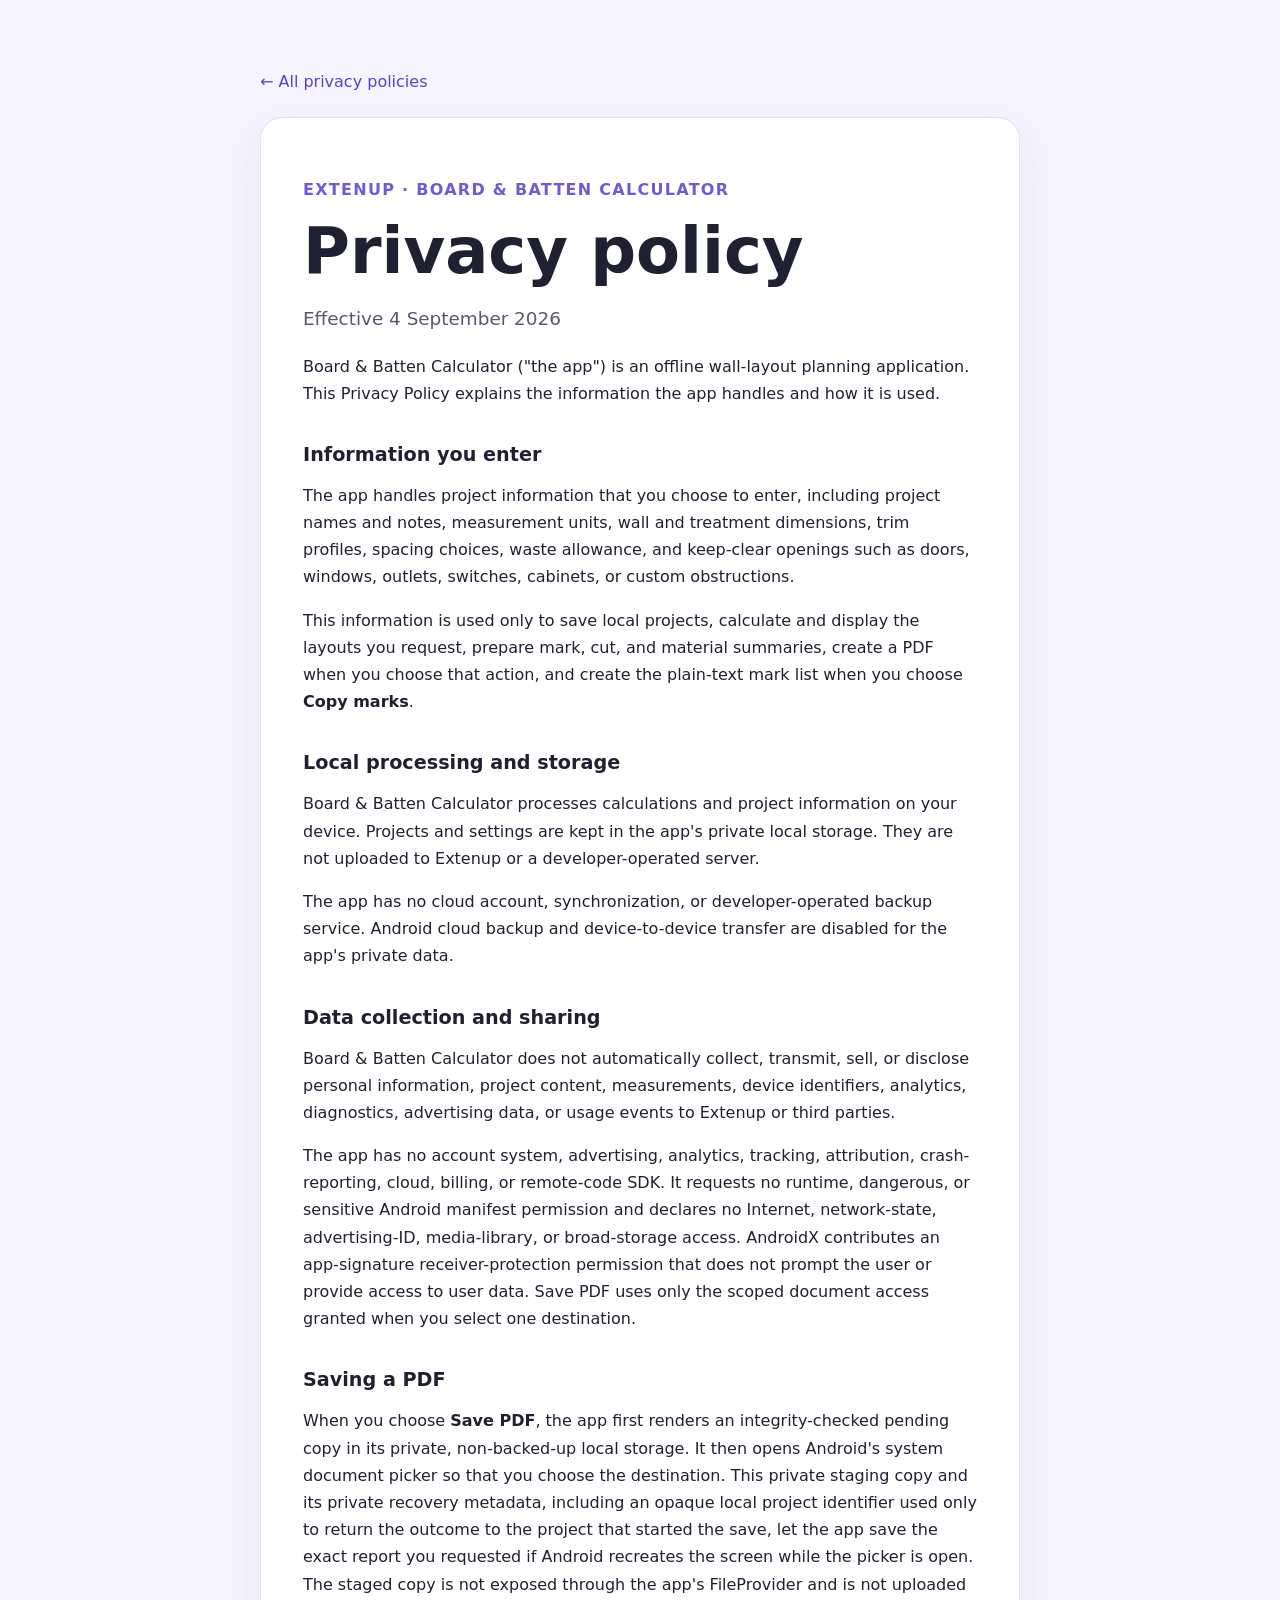
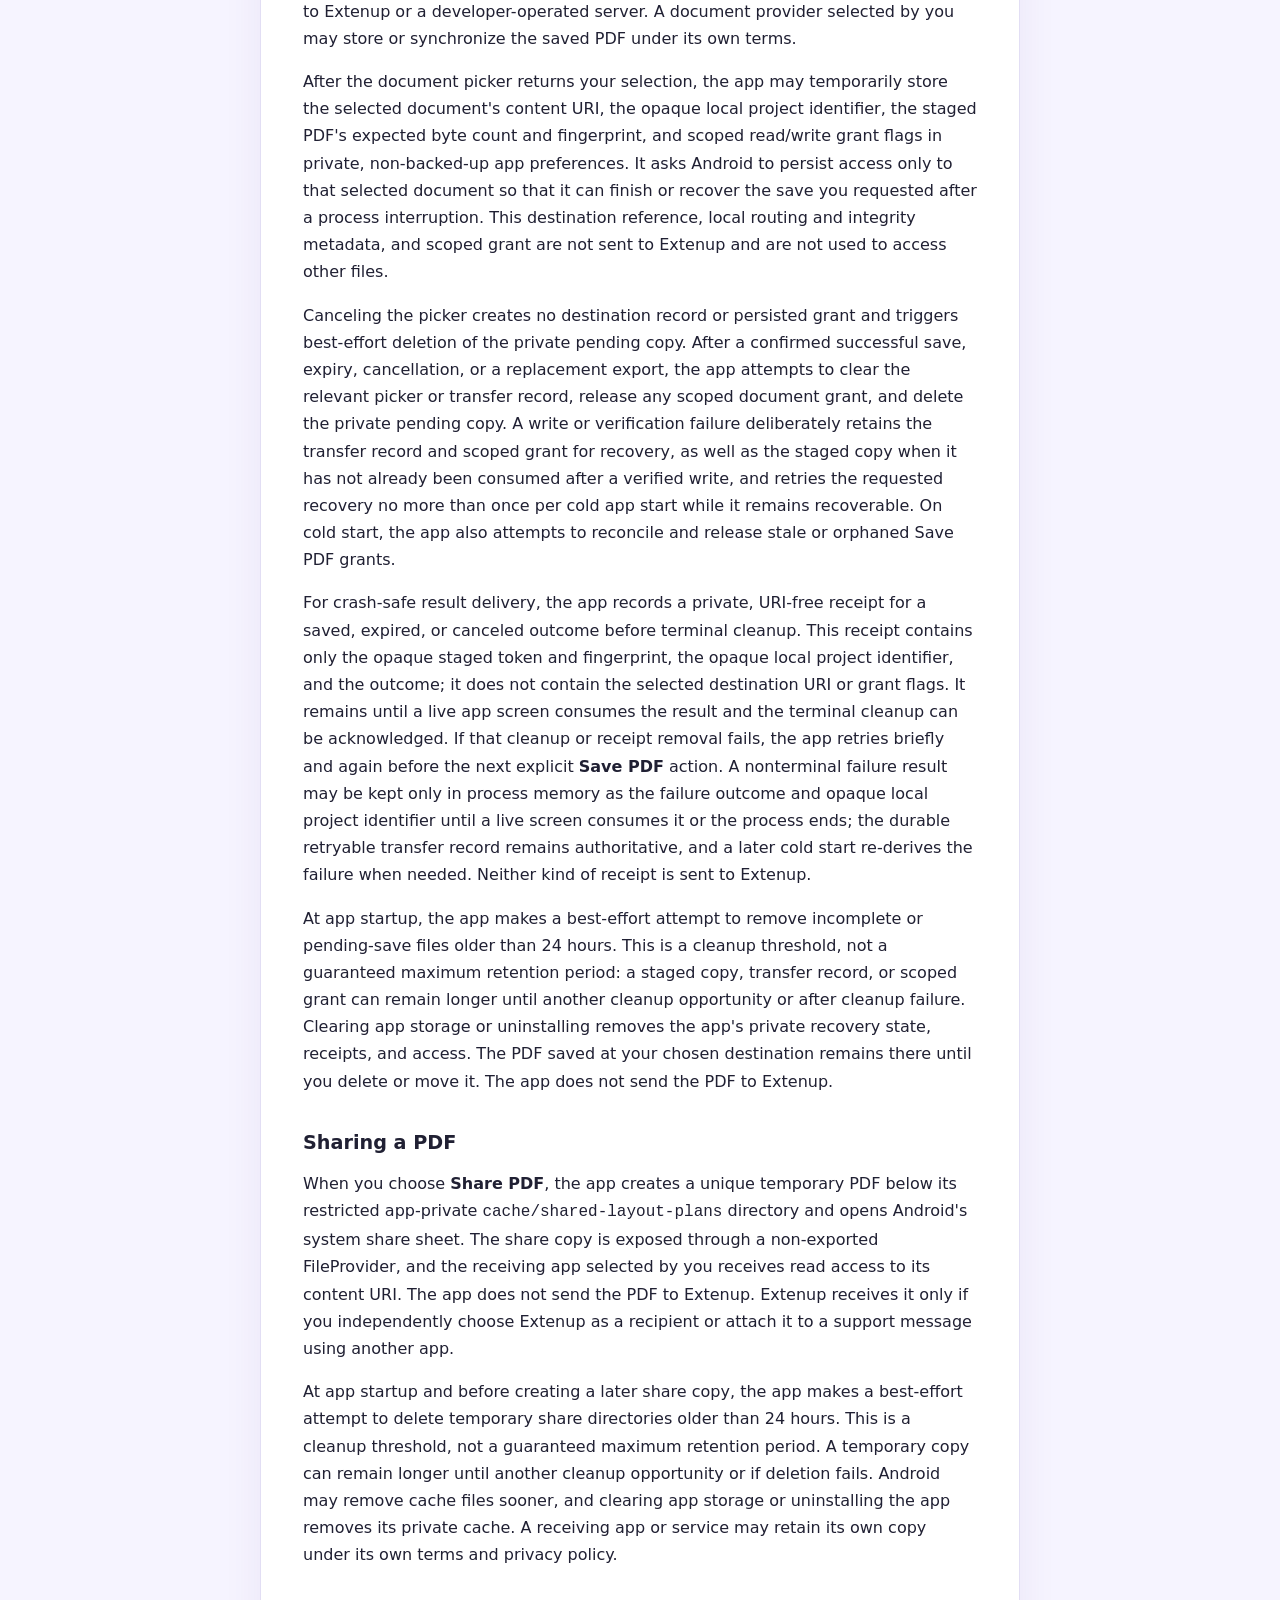
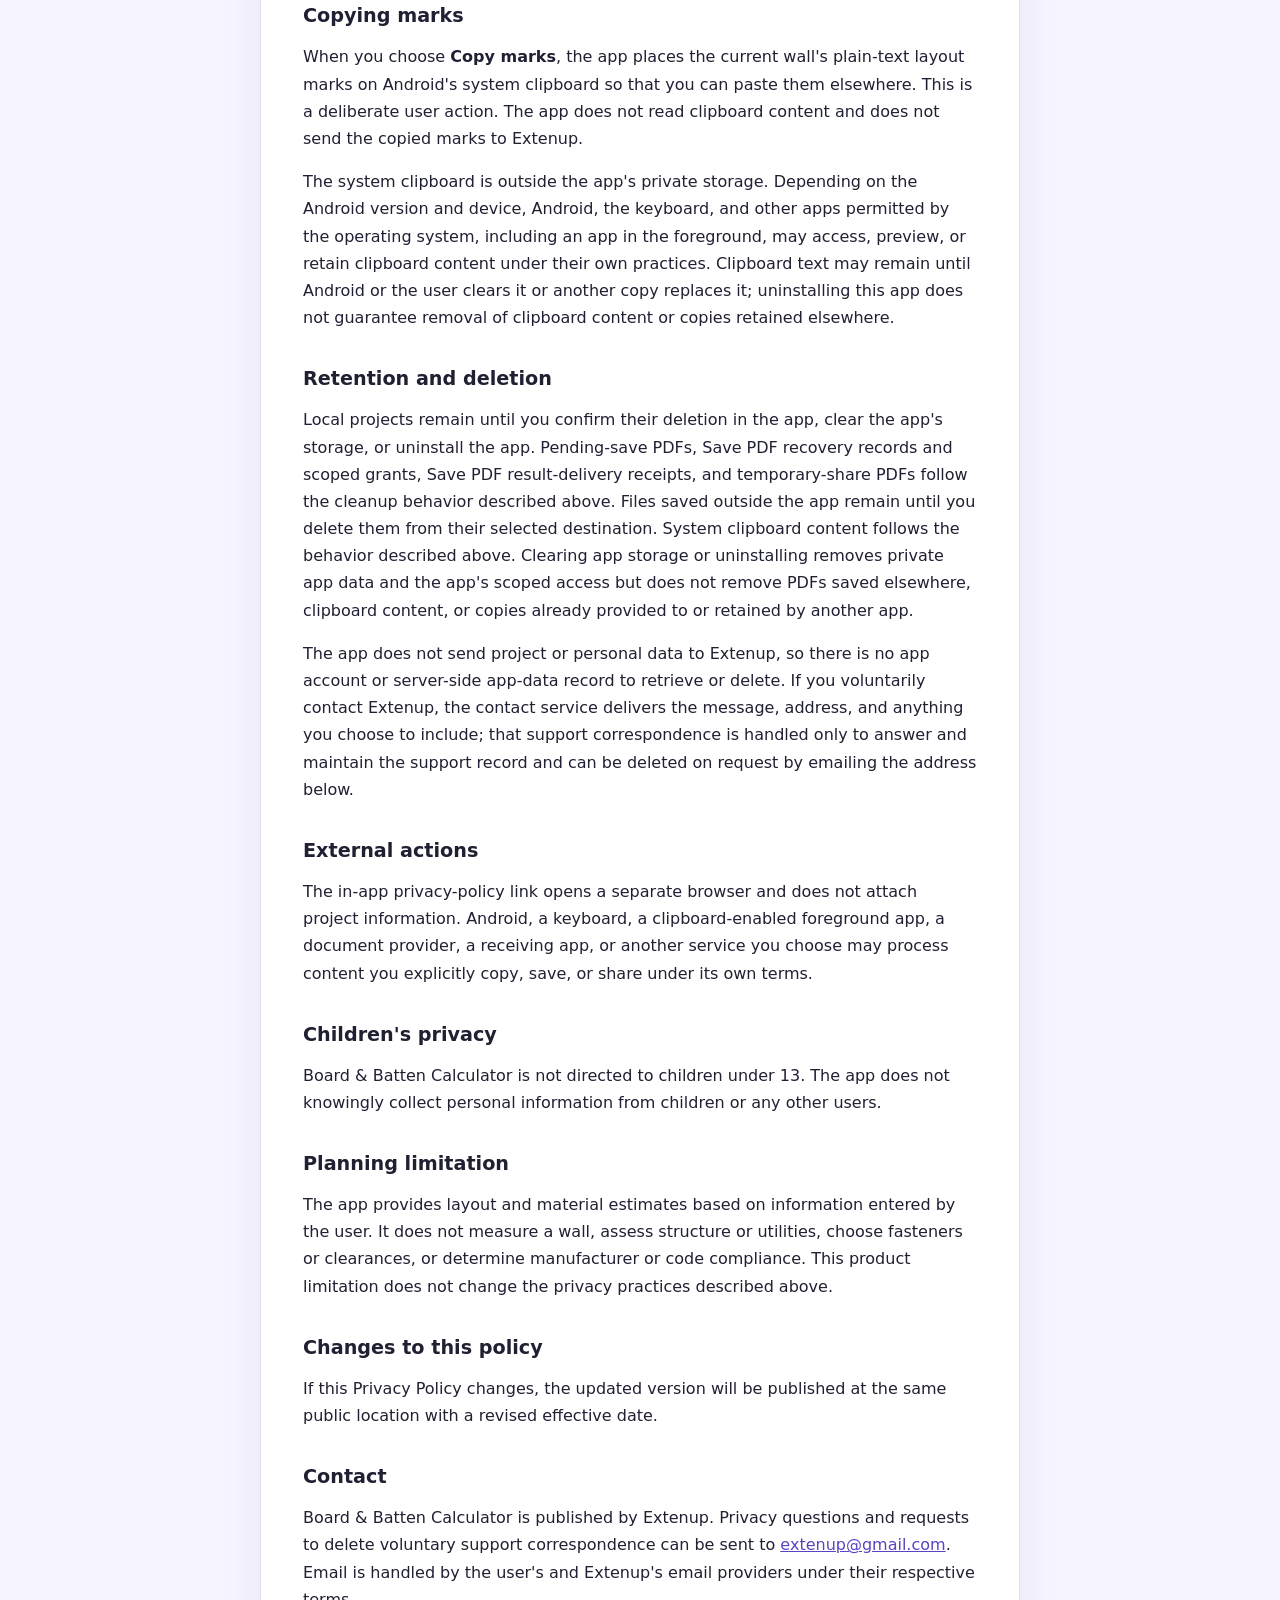
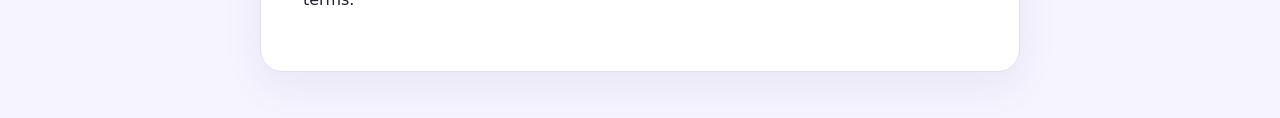
==== commit 8c08b2b5: "Document Board Batten PDF recovery receipts" ====
--- a/board-batten/index.html
+++ b/board-batten/index.html
@@ -27,11 +27,14 @@
 
       <h2>Data collection and sharing</h2>
       <p>Board &amp; Batten Calculator does not automatically collect, transmit, sell, or disclose personal information, project content, measurements, device identifiers, analytics, diagnostics, advertising data, or usage events to Extenup or third parties.</p>
-      <p>The app has no account system, advertising, analytics, tracking, attribution, crash-reporting, cloud, billing, or remote-code SDK. It requests no user-granted, dangerous, or sensitive Android permission, including no Internet, network-state, advertising-ID, media-library, or broad-storage permission. AndroidX contributes an app-signature receiver-protection permission that does not prompt the user or provide access to user data.</p>
+      <p>The app has no account system, advertising, analytics, tracking, attribution, crash-reporting, cloud, billing, or remote-code SDK. It requests no runtime, dangerous, or sensitive Android manifest permission and declares no Internet, network-state, advertising-ID, media-library, or broad-storage access. AndroidX contributes an app-signature receiver-protection permission that does not prompt the user or provide access to user data. Save PDF uses only the scoped document access granted when you select one destination.</p>
 
       <h2>Saving a PDF</h2>
-      <p>When you choose <strong>Save PDF</strong>, the app first renders an integrity-checked pending copy in its private, non-backed-up local storage. It then opens Android's system document picker so that you choose the destination. This private staging copy lets the app save the exact report you requested if Android recreates the screen while the picker is open; it is not exposed through the app's FileProvider and is never uploaded.</p>
-      <p>After a confirmed successful save or after you cancel the picker, the app attempts to delete the private pending copy. If registry or file cleanup fails, that copy may remain until a later cleanup opportunity. At app startup, the app makes a best-effort attempt to remove incomplete or pending-save files older than 24 hours. This is a cleanup threshold, not a guaranteed maximum retention period: a copy can remain longer until another cleanup opportunity or after cleanup failure. Clearing app storage or uninstalling removes it. The PDF saved at your chosen destination remains there until you delete or move it. The app does not send the PDF to Extenup.</p>
+      <p>When you choose <strong>Save PDF</strong>, the app first renders an integrity-checked pending copy in its private, non-backed-up local storage. It then opens Android's system document picker so that you choose the destination. This private staging copy and its private recovery metadata, including an opaque local project identifier used only to return the outcome to the project that started the save, let the app save the exact report you requested if Android recreates the screen while the picker is open. The staged copy is not exposed through the app's FileProvider and is not uploaded to Extenup or a developer-operated server. A document provider selected by you may store or synchronize the saved PDF under its own terms.</p>
+      <p>After the document picker returns your selection, the app may temporarily store the selected document's content URI, the opaque local project identifier, the staged PDF's expected byte count and fingerprint, and scoped read/write grant flags in private, non-backed-up app preferences. It asks Android to persist access only to that selected document so that it can finish or recover the save you requested after a process interruption. This destination reference, local routing and integrity metadata, and scoped grant are not sent to Extenup and are not used to access other files.</p>
+      <p>Canceling the picker creates no destination record or persisted grant and triggers best-effort deletion of the private pending copy. After a confirmed successful save, expiry, cancellation, or a replacement export, the app attempts to clear the relevant picker or transfer record, release any scoped document grant, and delete the private pending copy. A write or verification failure deliberately retains the transfer record and scoped grant for recovery, as well as the staged copy when it has not already been consumed after a verified write, and retries the requested recovery no more than once per cold app start while it remains recoverable. On cold start, the app also attempts to reconcile and release stale or orphaned Save PDF grants.</p>
+      <p>For crash-safe result delivery, the app records a private, URI-free receipt for a saved, expired, or canceled outcome before terminal cleanup. This receipt contains only the opaque staged token and fingerprint, the opaque local project identifier, and the outcome; it does not contain the selected destination URI or grant flags. It remains until a live app screen consumes the result and the terminal cleanup can be acknowledged. If that cleanup or receipt removal fails, the app retries briefly and again before the next explicit <strong>Save PDF</strong> action. A nonterminal failure result may be kept only in process memory as the failure outcome and opaque local project identifier until a live screen consumes it or the process ends; the durable retryable transfer record remains authoritative, and a later cold start re-derives the failure when needed. Neither kind of receipt is sent to Extenup.</p>
+      <p>At app startup, the app makes a best-effort attempt to remove incomplete or pending-save files older than 24 hours. This is a cleanup threshold, not a guaranteed maximum retention period: a staged copy, transfer record, or scoped grant can remain longer until another cleanup opportunity or after cleanup failure. Clearing app storage or uninstalling removes the app's private recovery state, receipts, and access. The PDF saved at your chosen destination remains there until you delete or move it. The app does not send the PDF to Extenup.</p>
 
       <h2>Sharing a PDF</h2>
       <p>When you choose <strong>Share PDF</strong>, the app creates a unique temporary PDF below its restricted app-private <code>cache/shared-layout-plans</code> directory and opens Android's system share sheet. The share copy is exposed through a non-exported FileProvider, and the receiving app selected by you receives read access to its content URI. The app does not send the PDF to Extenup. Extenup receives it only if you independently choose Extenup as a recipient or attach it to a support message using another app.</p>
@@ -42,7 +45,7 @@
       <p>The system clipboard is outside the app's private storage. Depending on the Android version and device, Android, the keyboard, and other apps permitted by the operating system, including an app in the foreground, may access, preview, or retain clipboard content under their own practices. Clipboard text may remain until Android or the user clears it or another copy replaces it; uninstalling this app does not guarantee removal of clipboard content or copies retained elsewhere.</p>
 
       <h2>Retention and deletion</h2>
-      <p>Local projects remain until you confirm their deletion in the app, clear the app's storage, or uninstall the app. Pending-save and temporary-share PDFs follow the cleanup behavior described above. Files saved outside the app remain until you delete them from their selected destination. System clipboard content follows the behavior described above. Clearing app storage or uninstalling removes private app data but does not remove PDFs saved elsewhere, clipboard content, or copies already provided to or retained by another app.</p>
+      <p>Local projects remain until you confirm their deletion in the app, clear the app's storage, or uninstall the app. Pending-save PDFs, Save PDF recovery records and scoped grants, Save PDF result-delivery receipts, and temporary-share PDFs follow the cleanup behavior described above. Files saved outside the app remain until you delete them from their selected destination. System clipboard content follows the behavior described above. Clearing app storage or uninstalling removes private app data and the app's scoped access but does not remove PDFs saved elsewhere, clipboard content, or copies already provided to or retained by another app.</p>
       <p>The app does not send project or personal data to Extenup, so there is no app account or server-side app-data record to retrieve or delete. If you voluntarily contact Extenup, the contact service delivers the message, address, and anything you choose to include; that support correspondence is handled only to answer and maintain the support record and can be deleted on request by emailing the address below.</p>
 
       <h2>External actions</h2>
